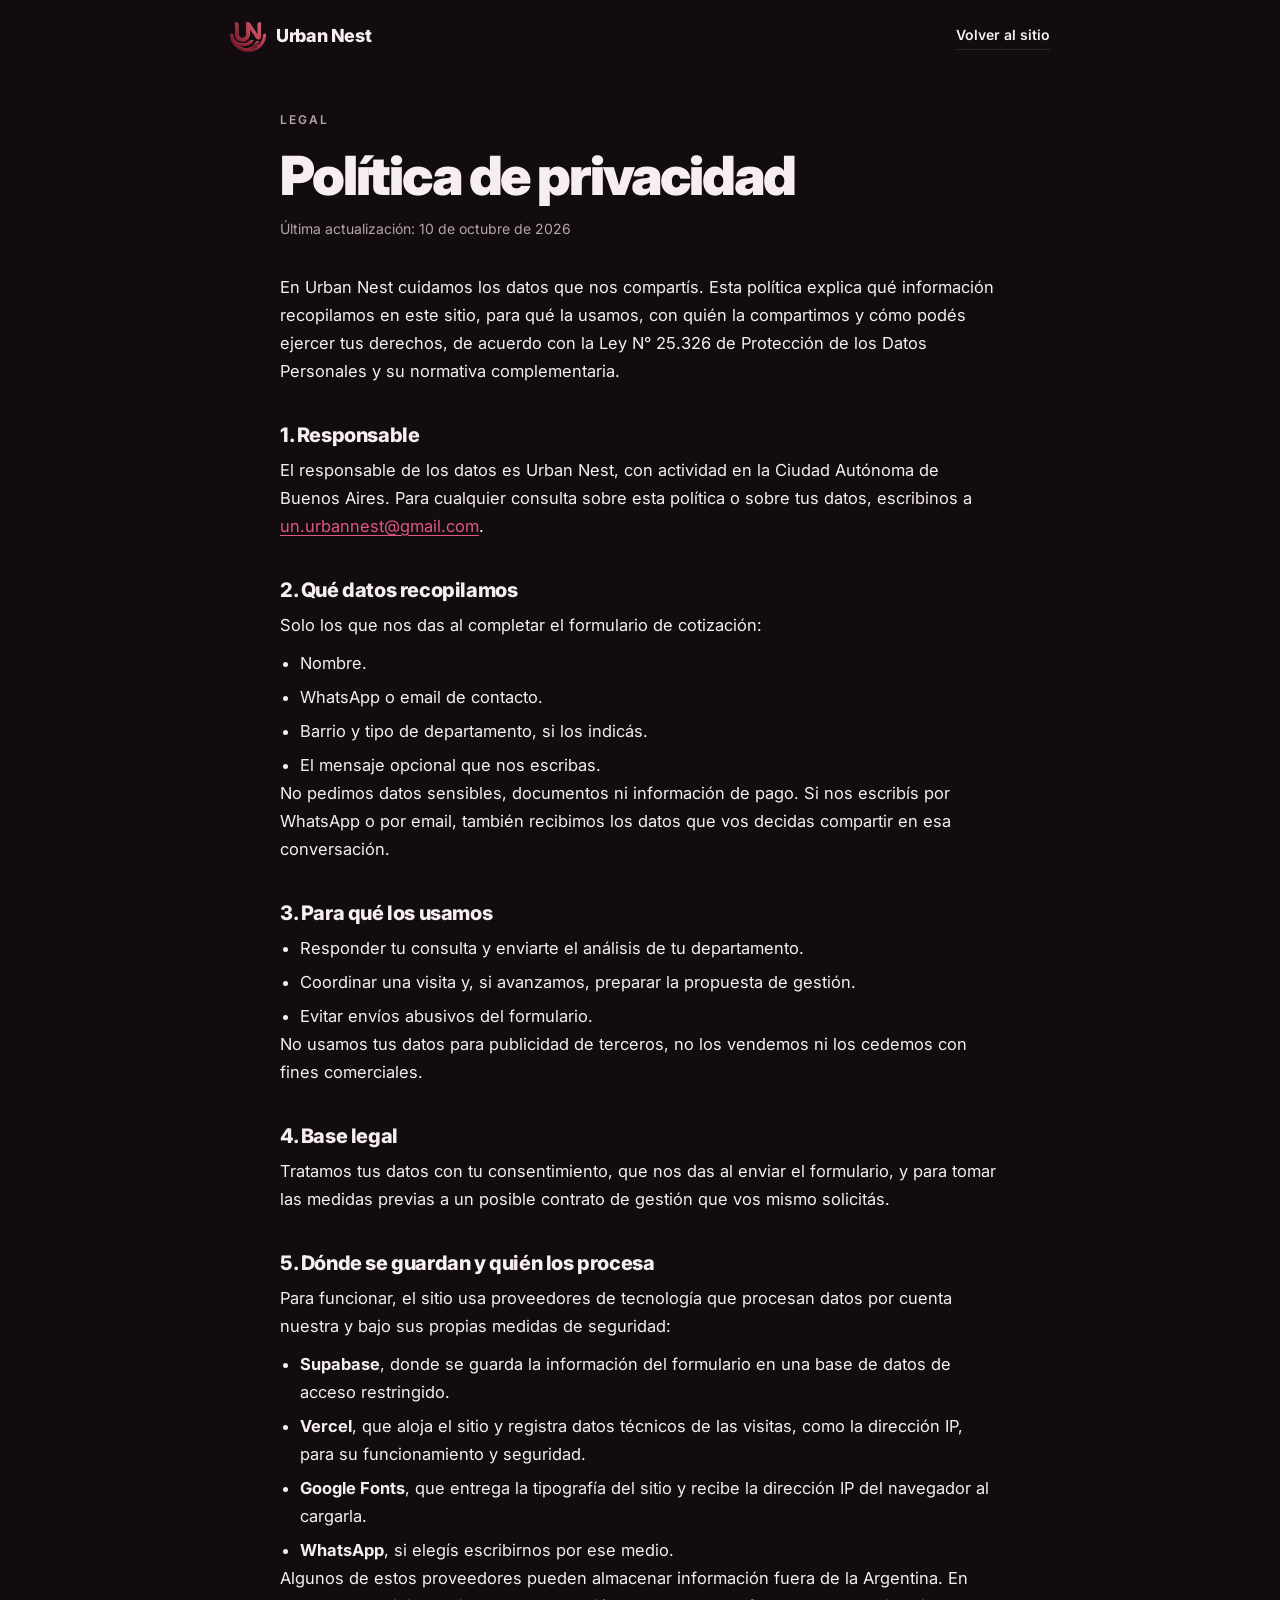
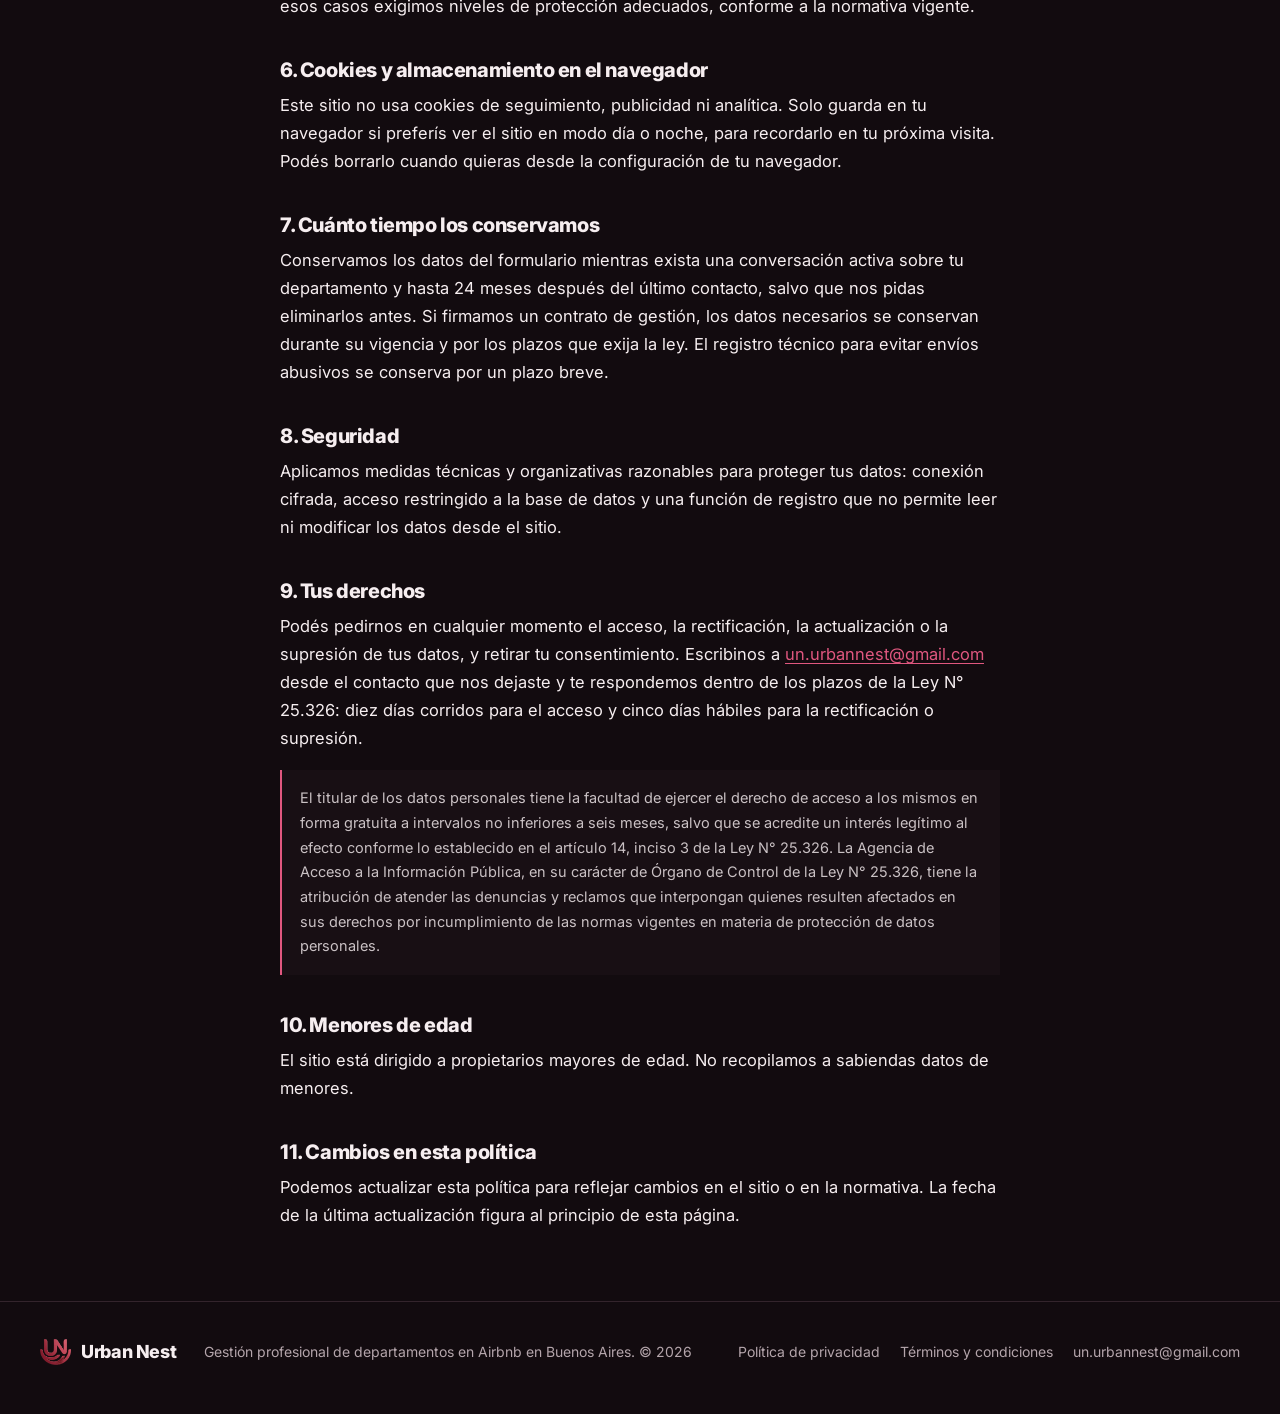
==== privacidad.html @ d5f9778d "Privacidad y términos, sin fuentes visibles, modo liviano y efectos de scroll Política de privacidad" ====
<!doctype html>
<html lang="es" data-theme="day">
<head>
<meta charset="utf-8">
<meta name="viewport" content="width=device-width, initial-scale=1, viewport-fit=cover">
<title>Política de privacidad · Urban Nest</title>
<meta name="description" content="Cómo Urban Nest recopila, usa y protege los datos personales que compartís en este sitio.">
<meta name="theme-color" content="#8B1D3D">
<meta name="robots" content="index,follow">
<link rel="icon" href="/assets/img/urban-nest-logo.webp" type="image/webp">
<link rel="preconnect" href="https://fonts.googleapis.com">
<link rel="preconnect" href="https://fonts.gstatic.com" crossorigin>
<link href="https://fonts.googleapis.com/css2?family=Inter:wght@400;500;600;700;800;900&display=swap" rel="stylesheet">
<script>
  (function () {
    var t; try { t = localStorage.getItem("un-theme"); } catch (e) {}
    if (t !== "day" && t !== "night") { var h = new Date().getHours(); t = h >= 7 && h < 19 ? "day" : "night"; }
    document.documentElement.setAttribute("data-theme", t);
  })();
</script>
<link rel="stylesheet" href="/assets/site.css">
</head>
<body class="doc-page">
<header class="doc-hdr">
  <a class="brand" href="/" aria-label="Urban Nest, ir al sitio"><img src="/assets/img/urban-nest-logo.webp" alt="" width="36" height="30"><span>Urban Nest</span></a>
  <a class="doc-back" href="/">Volver al sitio</a>
</header>
<main class="doc" id="contenido">
<p class="kicker">Legal</p>
<h1>Política de privacidad</h1>
<p class="doc-upd">Última actualización: 10 de octubre de 2026</p>
<p>En Urban Nest cuidamos los datos que nos compartís. Esta política explica qué información recopilamos en este sitio, para qué la usamos, con quién la compartimos y cómo podés ejercer tus derechos, de acuerdo con la Ley N° 25.326 de Protección de los Datos Personales y su normativa complementaria.</p>

<h2>1. Responsable</h2>
<p>El responsable de los datos es Urban Nest, con actividad en la Ciudad Autónoma de Buenos Aires. Para cualquier consulta sobre esta política o sobre tus datos, escribinos a <a href="mailto:un.urbannest@gmail.com">un.urbannest@gmail.com</a>.</p>

<h2>2. Qué datos recopilamos</h2>
<p>Solo los que nos das al completar el formulario de cotización:</p>
<ul>
<li>Nombre.</li>
<li>WhatsApp o email de contacto.</li>
<li>Barrio y tipo de departamento, si los indicás.</li>
<li>El mensaje opcional que nos escribas.</li>
</ul>
<p>No pedimos datos sensibles, documentos ni información de pago. Si nos escribís por WhatsApp o por email, también recibimos los datos que vos decidas compartir en esa conversación.</p>

<h2>3. Para qué los usamos</h2>
<ul>
<li>Responder tu consulta y enviarte el análisis de tu departamento.</li>
<li>Coordinar una visita y, si avanzamos, preparar la propuesta de gestión.</li>
<li>Evitar envíos abusivos del formulario.</li>
</ul>
<p>No usamos tus datos para publicidad de terceros, no los vendemos ni los cedemos con fines comerciales.</p>

<h2>4. Base legal</h2>
<p>Tratamos tus datos con tu consentimiento, que nos das al enviar el formulario, y para tomar las medidas previas a un posible contrato de gestión que vos mismo solicitás.</p>

<h2>5. Dónde se guardan y quién los procesa</h2>
<p>Para funcionar, el sitio usa proveedores de tecnología que procesan datos por cuenta nuestra y bajo sus propias medidas de seguridad:</p>
<ul>
<li><b>Supabase</b>, donde se guarda la información del formulario en una base de datos de acceso restringido.</li>
<li><b>Vercel</b>, que aloja el sitio y registra datos técnicos de las visitas, como la dirección IP, para su funcionamiento y seguridad.</li>
<li><b>Google Fonts</b>, que entrega la tipografía del sitio y recibe la dirección IP del navegador al cargarla.</li>
<li><b>WhatsApp</b>, si elegís escribirnos por ese medio.</li>
</ul>
<p>Algunos de estos proveedores pueden almacenar información fuera de la Argentina. En esos casos exigimos niveles de protección adecuados, conforme a la normativa vigente.</p>

<h2>6. Cookies y almacenamiento en el navegador</h2>
<p>Este sitio no usa cookies de seguimiento, publicidad ni analítica. Solo guarda en tu navegador si preferís ver el sitio en modo día o noche, para recordarlo en tu próxima visita. Podés borrarlo cuando quieras desde la configuración de tu navegador.</p>

<h2>7. Cuánto tiempo los conservamos</h2>
<p>Conservamos los datos del formulario mientras exista una conversación activa sobre tu departamento y hasta 24 meses después del último contacto, salvo que nos pidas eliminarlos antes. Si firmamos un contrato de gestión, los datos necesarios se conservan durante su vigencia y por los plazos que exija la ley. El registro técnico para evitar envíos abusivos se conserva por un plazo breve.</p>

<h2>8. Seguridad</h2>
<p>Aplicamos medidas técnicas y organizativas razonables para proteger tus datos: conexión cifrada, acceso restringido a la base de datos y una función de registro que no permite leer ni modificar los datos desde el sitio.</p>

<h2>9. Tus derechos</h2>
<p>Podés pedirnos en cualquier momento el acceso, la rectificación, la actualización o la supresión de tus datos, y retirar tu consentimiento. Escribinos a <a href="mailto:un.urbannest@gmail.com">un.urbannest@gmail.com</a> desde el contacto que nos dejaste y te respondemos dentro de los plazos de la Ley N° 25.326: diez días corridos para el acceso y cinco días hábiles para la rectificación o supresión.</p>
<p class="doc-legal">El titular de los datos personales tiene la facultad de ejercer el derecho de acceso a los mismos en forma gratuita a intervalos no inferiores a seis meses, salvo que se acredite un interés legítimo al efecto conforme lo establecido en el artículo 14, inciso 3 de la Ley N° 25.326. La Agencia de Acceso a la Información Pública, en su carácter de Órgano de Control de la Ley N° 25.326, tiene la atribución de atender las denuncias y reclamos que interpongan quienes resulten afectados en sus derechos por incumplimiento de las normas vigentes en materia de protección de datos personales.</p>

<h2>10. Menores de edad</h2>
<p>El sitio está dirigido a propietarios mayores de edad. No recopilamos a sabiendas datos de menores.</p>

<h2>11. Cambios en esta política</h2>
<p>Podemos actualizar esta política para reflejar cambios en el sitio o en la normativa. La fecha de la última actualización figura al principio de esta página.</p>

</main>
<footer class="ft">
  <div class="wrap ft-in">
    <a class="brand" href="/"><img src="/assets/img/urban-nest-logo.webp" alt="" width="31" height="26"><span>Urban Nest</span></a>
    <p>Gestión profesional de departamentos en Airbnb en Buenos Aires. © 2026</p>
    <nav aria-label="Pie de página"><a href="/privacidad">Política de privacidad</a><a href="/terminos">Términos y condiciones</a><a href="mailto:un.urbannest@gmail.com">un.urbannest@gmail.com</a></nav>
  </div>
</footer>
</body>
</html>
---- assets/site.css ----
/* Urban Nest · estilos. Primero mobile; tema día y noche por data-theme. */
:root{
  --crimson:#8B1D3D; --crimson-2:#741832; --wine:#5E1028; --rose:#E9A3B6; --rose-2:#C98B9C; --sand:#D9A27E;
  --bg:#FAF6F2; --bg-2:#F3ECE6; --panel:#FFFFFF; --ink:#1B1418; --muted:#6E6266; --line:#E7DCD5; --tint:#F7E8EC;
  --accent:var(--crimson); --on-accent:#fff;
  --hero:#5E1028;
  --r:6px; --r-lg:10px;
  --shadow:0 0 0 1px var(--line);
  --font:'Inter',system-ui,-apple-system,'Segoe UI',sans-serif;
  --ease:cubic-bezier(.2,.7,.2,1);
  --hdr:64px;
  color-scheme:light;
}
:root[data-theme="night"]{
  --bg:#120B0F; --bg-2:#180F14; --panel:#1E1419; --ink:#F6EEF0; --muted:#B4A5AB; --line:#33242C; --tint:#2A1520;
  --accent:#E0577F; --on-accent:#fff;
  --shadow:0 0 0 1px var(--line);
  color-scheme:dark;
}
*,*::before,*::after{box-sizing:border-box}
[hidden]{display:none!important}
html{scroll-behavior:smooth;scroll-padding-top:calc(var(--hdr) + 12px);-webkit-text-size-adjust:100%}
@media (prefers-reduced-motion:reduce){html{scroll-behavior:auto}}
body{margin:0;background:var(--bg);color:var(--ink);font-family:var(--font);font-size:16px;line-height:1.6;-webkit-font-smoothing:antialiased;overflow-x:clip;transition:background-color .6s var(--ease),color .6s var(--ease)}
img{max-width:100%;display:block}
a{color:inherit}
button,input,select,textarea{font:inherit;color:inherit}
h1,h2,h3{margin:0;line-height:1.04;letter-spacing:-.035em;font-weight:800}
p{margin:0}
.num{font-variant-numeric:tabular-nums}
:focus-visible{outline:3px solid var(--rose);outline-offset:3px;border-radius:8px}
.wrap{width:100%;max-width:1240px;margin:0 auto;padding:0 20px}
.skip{position:absolute;left:12px;top:-60px;z-index:100;background:var(--panel);padding:10px 14px;border-radius:10px;text-decoration:none;font-weight:600}
.skip:focus{top:12px}
.kicker{font-size:12px;font-weight:600;letter-spacing:.16em;text-transform:uppercase;color:var(--muted);margin-bottom:18px;display:flex;align-items:baseline;gap:14px}
.kicker .kn{font-size:13px;font-weight:800;letter-spacing:.02em;color:var(--accent);font-variant-numeric:tabular-nums}
.big{font-size:clamp(34px,7.4vw,76px);max-width:16ch}
.mid{font-size:clamp(26px,4.4vw,42px);max-width:22ch}
.soft{color:var(--muted)}
.big em,.tp h1 em{font-style:normal;color:var(--accent)}
.lead{color:var(--muted);font-size:clamp(17px,2vw,20px);max-width:58ch;margin-top:18px}
.note{color:var(--muted);font-size:13px;margin-top:18px;max-width:80ch}

/* Botones */
.btn{display:inline-flex;align-items:center;justify-content:center;gap:10px;min-height:50px;padding:0 22px;border-radius:8px;font-weight:600;font-size:15px;letter-spacing:.005em;text-decoration:none;border:1px solid transparent;cursor:pointer;transition:background .25s,transform .25s var(--ease),box-shadow .25s,border-color .25s,color .25s;white-space:nowrap}
.btn:active{transform:scale(.97)}
.btn svg{width:18px;height:18px;flex:none}
.btn-primary{background:var(--crimson);color:#fff}
.btn-primary:hover{background:var(--crimson-2)}
:root[data-theme="night"] .btn-primary{background:#B8325A}
:root[data-theme="night"] .btn-primary:hover{background:#CC3F69}
.btn-line{border-color:var(--line);background:transparent}
.btn-line:hover{border-color:var(--accent);color:var(--accent)}
.btn-glass{background:color-mix(in srgb,var(--bg) 82%,transparent);border-color:color-mix(in srgb,var(--ink) 18%,transparent)}
.btn-glass:hover{border-color:var(--accent)}
.btn-light{background:#fff;color:var(--wine)}
.btn-light:hover{background:#FBEFF2}
.btn-block{width:100%}
.btn-lg{min-height:56px;font-size:16px}
.link-btn{border:0;background:none;color:var(--accent);font-weight:600;cursor:pointer;padding:0;font-size:14px}

/* Header */
.hdr{position:fixed;inset:0 0 auto 0;z-index:50;height:var(--hdr);display:flex;align-items:center;justify-content:space-between;gap:12px;padding:0 14px 0 18px;padding-top:env(safe-area-inset-top,0px);transition:background .4s,border-color .4s,box-shadow .4s;border-bottom:1px solid transparent}
.hdr.solid{background:color-mix(in srgb,var(--bg) 96%,transparent);border-bottom-color:var(--line)}
.brand{display:flex;align-items:center;gap:10px;text-decoration:none;font-weight:800;letter-spacing:-.02em;font-size:18px}
.brand img{flex:none;width:36px;height:auto;aspect-ratio:240/198}
.ft .brand img{width:31px}
.nav{display:none}
.hdr-end{display:flex;align-items:center;gap:8px}
.hdr-cta{display:none}
.menu-btn{width:46px;height:46px;border-radius:50%;border:1px solid color-mix(in srgb,var(--ink) 14%,transparent);background:color-mix(in srgb,var(--bg) 85%,transparent);display:flex;flex-direction:column;align-items:center;justify-content:center;gap:6px;cursor:pointer}
.menu-btn span{width:18px;height:2px;background:currentColor;border-radius:2px;transition:transform .3s var(--ease)}
.menu-btn[aria-expanded="true"] span:first-child{transform:translateY(4px) rotate(45deg)}
.menu-btn[aria-expanded="true"] span:last-child{transform:translateY(-4px) rotate(-45deg)}
.theme{border:0;background:none;padding:4px;cursor:pointer}
.theme-track{display:block;width:64px;height:36px;border-radius:99px;background:linear-gradient(120deg,#F6D9C3,#E9A3B6);position:relative;box-shadow:inset 0 0 0 1px rgba(0,0,0,.06);transition:background .5s}
.theme-knob{position:absolute;top:3px;left:3px;width:30px;height:30px;border-radius:50%;background:#fff;color:#C46A1A;display:flex;align-items:center;justify-content:center;box-shadow:0 4px 10px rgba(0,0,0,.18);transition:transform .5s var(--ease),background .5s,color .5s}
.theme-knob svg{width:18px;height:18px;position:absolute;transition:opacity .3s,transform .5s var(--ease)}
.i-moon{opacity:0;transform:rotate(-60deg)}
:root[data-theme="night"] .theme-track{background:linear-gradient(120deg,#2A1430,#5E1028)}
:root[data-theme="night"] .theme-knob{transform:translateX(28px);background:#F3E6EE;color:#5E1028}
:root[data-theme="night"] .i-sun{opacity:0;transform:rotate(60deg)}
:root[data-theme="night"] .i-moon{opacity:1;transform:none}
.sheet{position:fixed;inset:0;z-index:45;background:var(--bg);padding:calc(var(--hdr) + 24px) 20px 32px;display:flex;flex-direction:column;gap:10px;overflow:auto}
.sheet[hidden]{display:none}
.sheet nav{display:flex;flex-direction:column;margin-bottom:18px}
.sheet nav a{font-size:30px;font-weight:800;letter-spacing:-.03em;text-decoration:none;padding:10px 0;border-bottom:1px solid var(--line)}
@media (min-width:1000px){
  .hdr{padding:0 28px}
  .nav{display:flex;gap:2px;position:absolute;left:50%;transform:translateX(-50%)}
  .nav a{text-decoration:none;color:var(--muted);font-weight:500;font-size:15px;padding:8px 14px;border-radius:99px;transition:color .2s,background .2s}
  .nav a:hover{color:var(--ink)}
  .nav a.on{color:var(--accent);background:var(--tint)}
  .hdr:not(.solid) .nav a{color:color-mix(in srgb,var(--ink) 75%,transparent)}
  .hdr-cta{display:inline-flex;min-height:44px}
  .menu-btn{display:none}
}

/* Recorrido 3D */
.tour{position:relative;height:640vh}
.tour-stick{position:sticky;top:0;height:100vh;height:100lvh;overflow:hidden}
#tourCanvas{position:absolute;inset:0;width:100%;height:100%;display:block}
.tour-fallback{position:absolute;inset:0;background:radial-gradient(120% 80% at 70% 20%,#F4DCCF,#C98B9C 55%,#5E1028);display:none}
:root[data-theme="night"] .tour-fallback{background:radial-gradient(120% 80% at 70% 20%,#3A1424,#1A0C14 60%,#0B0610)}
.no-webgl .tour-fallback{display:block}
.no-webgl #tourCanvas{display:none}
.tour-shade{position:absolute;inset:0;pointer-events:none;background:linear-gradient(180deg,color-mix(in srgb,var(--bg) 45%,transparent) 0%,transparent 20%,transparent 34%,color-mix(in srgb,var(--bg) 80%,transparent) 58%,color-mix(in srgb,var(--bg) 94%,transparent) 100%)}
.tp{position:absolute;left:20px;right:20px;bottom:calc(84px + env(safe-area-inset-bottom,0px));max-width:620px;opacity:0;visibility:hidden;transform:translateY(24px);transition:opacity .6s var(--ease),transform .7s var(--ease),visibility 0s .7s}
.tp.on{opacity:1;visibility:visible;transform:none;transition:opacity .6s var(--ease),transform .7s var(--ease),visibility 0s}
.tp h1{font-size:clamp(40px,10.5vw,92px);letter-spacing:-.045em;line-height:.98;font-weight:900;text-wrap:balance}
.tp h2{font-size:clamp(30px,7vw,64px);text-wrap:balance}
.tp-lead{margin-top:16px;font-size:clamp(16px,2.2vw,20px);color:color-mix(in srgb,var(--ink) 78%,transparent);max-width:48ch}
.tp-ctas{display:flex;flex-wrap:wrap;gap:10px;margin-top:24px}
.tp-hero{bottom:calc(96px + env(safe-area-inset-bottom,0px))}
.tp-room,.tp-end{background:color-mix(in srgb,var(--bg) 93%,transparent);padding:26px 26px 28px;border-radius:var(--r-lg);border-left:3px solid var(--accent)}
.tp-facts{display:flex;gap:28px;margin:24px 0 0}
.tp-facts div{display:flex;flex-direction:column}
.tp-facts dt{font-size:clamp(28px,5vw,44px);font-weight:900;letter-spacing:-.04em;line-height:1;color:var(--accent)}
.tp-facts dd{margin:4px 0 0;font-size:14px;color:var(--muted)}
.scroll-hint{display:flex;align-items:center;gap:14px;margin-top:26px;font-size:14px;color:var(--muted);max-width:42ch}
.mouse{width:22px;height:34px;border-radius:12px;border:2px solid currentColor;position:relative;flex:none}
.mouse i{position:absolute;left:50%;top:7px;width:3px;height:7px;margin-left:-1.5px;border-radius:2px;background:currentColor;animation:wheel 1.8s var(--ease) infinite}
@keyframes wheel{0%{opacity:0;transform:translateY(-3px)}30%{opacity:1}100%{opacity:0;transform:translateY(9px)}}
@media (prefers-reduced-motion:reduce){.mouse i{animation:none}}
.chapters{display:none}
.tour-bar{position:absolute;left:20px;right:20px;bottom:calc(66px + env(safe-area-inset-bottom,0px));height:3px;border-radius:3px;background:color-mix(in srgb,var(--ink) 14%,transparent);overflow:hidden}
.tour-bar i{display:block;height:100%;width:100%;background:var(--accent);transform-origin:0 50%;transform:scaleX(0)}
.pin{position:absolute;left:0;top:0;pointer-events:none;opacity:0;transition:opacity .4s var(--ease);will-change:transform;color:var(--ink)}
.pin.on{opacity:1}
.pin-un,.pin-room{color:var(--accent)}
/* Marca sobre el punto exacto del 3D: un aro fino con un halo que respira */
.pin::before{content:"";position:absolute;left:-6px;top:-6px;width:12px;height:12px;border-radius:50%;border:2px solid currentColor;background:color-mix(in srgb,var(--bg) 70%,transparent);box-sizing:border-box}
.pin::after{content:"";position:absolute;left:-6px;top:-6px;width:12px;height:12px;border-radius:50%;border:1px solid currentColor;opacity:0;animation:pinHalo 2.4s var(--ease) infinite}
@keyframes pinHalo{0%{transform:scale(1);opacity:.6}100%{transform:scale(2.6);opacity:0}}
@media (prefers-reduced-motion:reduce){.pin::after{animation:none}}
.pin-line{position:absolute;left:0;bottom:6px;width:1px;height:40px;background:currentColor;transform-origin:50% 100%;transform:scaleY(0);transition:transform .45s var(--ease)}
.pin.on .pin-line{transform:none}
/* Tarjeta: fondo propio para leerse sobre cualquier parte de la escena */
.pin-txt{position:absolute;left:-1px;bottom:46px;white-space:nowrap;font-size:12.5px;font-weight:500;line-height:1.4;color:color-mix(in srgb,var(--ink) 78%,transparent);padding:8px 12px 9px;background:color-mix(in srgb,var(--bg) 94%,transparent);border-radius:6px;border-left:2px solid currentColor;box-shadow:0 8px 24px rgba(20,8,14,.14);transform:translateY(8px);opacity:0;transition:transform .45s .12s var(--ease),opacity .45s .12s}
.pin.on .pin-txt{transform:none;opacity:1}
.pin-txt b{display:block;font-size:13.5px;font-weight:700;letter-spacing:-.01em;color:var(--ink)}
.pin.flip .pin-txt{left:auto;right:-1px;border-left:0;border-right:2px solid currentColor;text-align:right}
.pin-room .pin-txt{white-space:normal;width:max-content;max-width:min(250px,52vw)}
@media (min-width:860px){
  .tp{left:6vw;right:auto;bottom:auto;top:50%;transform:translateY(calc(-50% + 30px));max-width:640px}
  .tp.on{transform:translateY(-50%)}
  .tp-hero{top:54%}
  
  .tp-room{top:30%;max-width:520px}
  .tp-end{max-width:560px;padding:34px}
  .tour-shade{background:linear-gradient(90deg,color-mix(in srgb,var(--bg) 82%,transparent) 0%,color-mix(in srgb,var(--bg) 40%,transparent) 34%,transparent 58%),linear-gradient(180deg,color-mix(in srgb,var(--bg) 30%,transparent),transparent 18%)}
  .chapters{display:flex;flex-direction:column;gap:0;position:absolute;right:32px;top:50%;transform:translateY(-50%);list-style:none;margin:0;padding:0 0 0 0;font-size:11.5px;font-weight:600;letter-spacing:.12em;text-transform:uppercase;color:var(--muted);border-right:1px solid color-mix(in srgb,var(--ink) 18%,transparent)}
  .chapters li{display:flex;align-items:baseline;justify-content:flex-end;gap:12px;padding:9px 16px 9px 0;opacity:.6;position:relative;transition:opacity .4s,color .4s}
  .chapters li span{font-variant-numeric:tabular-nums;font-weight:800;letter-spacing:.02em}
  .chapters li::after{content:"";position:absolute;right:-1px;top:6px;bottom:6px;width:2px;background:var(--accent);transform:scaleY(0);transition:transform .5s var(--ease)}
  .chapters li.on{opacity:1;color:var(--ink)}
  .chapters li.on span{color:var(--accent)}
  .chapters li.on::after{transform:none}
  .tour-skip{position:absolute;right:32px;bottom:36px;font-size:13px;font-weight:600;color:var(--ink);text-decoration:none;padding-bottom:3px;border-bottom:1px solid color-mix(in srgb,var(--ink) 35%,transparent)}
  .tour-skip:hover{color:var(--accent);border-color:var(--accent)}
  .tour-bar{left:6vw;right:auto;width:240px;bottom:40px}
}

/* Secciones */
section{position:relative}
.rv{opacity:0;transform:translateY(34px);transition:opacity .9s var(--ease),transform .9s var(--ease)}
.rv.in{opacity:1;transform:none}
@media (prefers-reduced-motion:reduce){.rv{opacity:1;transform:none;transition:none}}

/* Servicios en scroll horizontal */
.hs{height:340vh;background:var(--bg-2)}
.hs-stick{position:sticky;top:0;height:100vh;height:100svh;overflow:hidden;display:flex;flex-direction:column;justify-content:center;padding-top:var(--hdr)}
.hs-head h2{font-size:clamp(30px,6vw,60px);max-width:20ch}
.hs-rail{margin:26px 20px 0;height:2px;background:var(--line);border-radius:2px;max-width:1200px}
.hs-rail i{display:block;height:100%;width:100%;background:var(--accent);transform-origin:0 50%;transform:scaleX(0)}
.hs-track{list-style:none;margin:28px 0 0;padding:0 20px;display:flex;gap:16px;will-change:transform}
.hs-card{flex:none;width:min(84vw,460px);padding:26px 24px 24px;border-radius:var(--r-lg);background:var(--panel);box-shadow:var(--shadow);display:flex;flex-direction:column;min-height:min(58vh,440px)}
.hs-card .n{font-size:56px;font-weight:900;letter-spacing:-.06em;line-height:1;color:transparent;-webkit-text-stroke:1.5px var(--accent)}
.hs-card .when{font-size:12px;font-weight:700;letter-spacing:.12em;text-transform:uppercase;color:var(--accent);margin-top:18px}
.hs-card h3{font-size:clamp(22px,3vw,28px);margin-top:8px}
.hs-card p{color:var(--muted);margin-top:10px;font-size:15px}
.hs-card ul{list-style:none;margin:14px 0 0;padding:0;display:grid;gap:8px;font-size:15px}
.hs-card li{display:flex;gap:10px}
.hs-card li::before{content:"";flex:none;width:6px;height:6px;border-radius:50%;background:var(--accent);margin-top:10px}
.hs-card .you{margin-top:auto;padding-top:18px;font-size:14px;color:var(--muted)}
.hs-card .you b{color:var(--ink)}
.hs-card:last-child{background:var(--hero);color:#fff}
.hs-card:last-child .n{-webkit-text-stroke-color:#fff}
.hs-card:last-child .when,.hs-card:last-child .you b{color:#FBD3DD}
.hs-card:last-child p,.hs-card:last-child .you{color:#F3D6DE}
.hs-card:last-child li::before{background:#fff}
@media (max-width:859px){
  .hs-stick{justify-content:flex-start;padding-top:calc(var(--hdr) + 18px)}
  .hs-head h2{font-size:clamp(24px,7vw,32px)}
  .hs-rail{margin-top:16px}
  .hs-track{margin-top:16px}
  .hs-card{padding:20px 20px 18px;min-height:0}
  .hs-card .n{font-size:40px}
  .hs-card .when{margin-top:10px}
  .hs-card h3{font-size:21px}
  .hs-card p,.hs-card ul{font-size:14px}
  .hs-card ul{gap:4px;margin-top:10px}
  .hs-card .you{padding-top:12px;font-size:13px}
}
@media (min-width:860px){.hs-track{padding:0 max(28px,calc((100vw - 1200px)/2));gap:22px}.hs-rail{margin:30px auto 0;width:calc(100% - 56px)}.hs-card{padding:34px 32px 30px}}

/* Resultados: historia con imagen fija */
.res-sec{padding:120px 0 40px}
.story{display:grid;gap:0;margin-top:40px}
.story-media{position:sticky;top:calc(var(--hdr) + 8px);height:46vh;border-radius:var(--r-lg);overflow:hidden;z-index:2;box-shadow:var(--shadow);background:var(--tint)}
.sm{position:absolute;inset:0;opacity:0;transform:scale(1.06);transition:opacity .8s var(--ease),transform 1.2s var(--ease)}
.sm.on{opacity:1;transform:none}
.sm img{width:100%;height:100%;object-fit:cover}
.sm-art{background:var(--hero);color:#F3D6DE;display:flex;align-items:center;justify-content:center}
.sm-art-in{text-align:center}
.sm-art-in span{display:block;font-size:13px;font-weight:700;letter-spacing:.16em;text-transform:uppercase;margin-bottom:14px}
.sm-art svg{width:min(220px,50vw);height:auto;margin:0 auto}
.story-steps{position:relative;z-index:1}
.st{min-height:80vh;padding:48px 0 24px;display:flex;flex-direction:column;justify-content:center}
.st .badge{display:inline-flex;align-self:flex-start;font-size:12px;font-weight:700;letter-spacing:.1em;text-transform:uppercase;color:var(--accent);background:var(--tint);padding:6px 12px;border-radius:99px}
.st h3{font-size:clamp(30px,5vw,52px);margin-top:16px}
.st .where{color:var(--muted);margin-top:6px}
.st .tag{font-size:clamp(19px,2.4vw,24px);font-weight:600;letter-spacing:-.02em;line-height:1.3;margin-top:18px;max-width:30ch}
.st .score{display:flex;align-items:baseline;gap:16px;margin-top:26px;flex-wrap:wrap}
.st .score b{font-size:clamp(60px,10vw,104px);font-weight:900;letter-spacing:-.06em;line-height:.9;color:var(--accent)}
.st .score span{color:var(--muted);font-size:15px}
@media (min-width:900px){
  .story{grid-template-columns:1fr 1fr;gap:64px;align-items:start}
  .story-media{height:calc(100vh - var(--hdr) - 48px);top:calc(var(--hdr) + 24px)}
  .st{min-height:100vh;padding:0}
}
.valued{margin-top:80px}
.dots{margin-top:30px;display:grid;gap:4px}
.dl{display:grid;grid-template-columns:110px 1fr;gap:14px;align-items:center;padding:12px 0;border-bottom:1px solid var(--line);font-size:15px}
.dl .scale{position:relative;height:28px}
.dl .scale::before{content:"";position:absolute;left:0;right:0;top:50%;height:2px;background:var(--line)}
.dl .dot{position:absolute;top:50%;width:16px;height:16px;margin:-8px 0 0 -8px;border-radius:50%;border:2px solid var(--panel);transition:left 1.2s var(--ease)}
.dot.obe{background:var(--crimson)} .dot.oll{background:var(--rose-2)} .dot.acu{background:var(--sand)}
:root[data-theme="night"] .dot.obe{background:#E0577F}
.dots-key{display:flex;flex-wrap:wrap;gap:18px;margin-top:16px;font-size:13px;color:var(--muted)}
.dots-key i{display:inline-block;width:10px;height:10px;border-radius:50%;margin-right:6px;vertical-align:-1px}
.dots-axis{display:grid;grid-template-columns:110px 1fr;gap:14px;font-size:12px;color:var(--muted)}
.dots-axis div{display:flex;justify-content:space-between}
@media (min-width:700px){.dl{grid-template-columns:160px 1fr}.dots-axis{grid-template-columns:160px 1fr}}

/* Números */
.num-sec{padding:120px 0 0}
.year{display:grid;gap:30px;margin-top:40px;align-items:end}
.huge{font-size:clamp(84px,18vw,190px);font-weight:900;letter-spacing:-.07em;line-height:.85;color:var(--accent)}
.year-chart{margin:0}
.bars{display:flex;flex-direction:column;height:300px}
.plot{flex:1;display:grid;grid-template-columns:repeat(12,1fr);gap:6px;position:relative;margin-top:28px}
.col{position:relative}
.col i{position:absolute;left:0;right:0;bottom:0;border-radius:8px 8px 3px 3px;background:var(--hero);transform-origin:50% 100%;transform:scaleY(0);transition:transform 1.1s var(--ease)}
.col.low i{background:var(--rose)}
:root[data-theme="night"] .col.low i{background:#6B2A40}
.col b{position:absolute;left:50%;transform:translateX(-50%);font-size:10.5px;font-weight:700;opacity:0;transition:opacity .4s}
.bars.in .col i{transform:none}
.bars.in .col b{opacity:1}
.mlabels{display:grid;grid-template-columns:repeat(12,1fr);gap:6px;text-align:center;font-size:11px;color:var(--muted);margin-top:8px}
.trad{position:absolute;left:0;right:0;border-top:2px dashed var(--muted);pointer-events:none;z-index:1}
.trad em{position:absolute;right:0;bottom:4px;font-style:normal;font-size:12px;font-weight:600;color:var(--muted);background:var(--bg);padding:0 6px;border-radius:4px}
@media (min-width:900px){.year{grid-template-columns:.8fr 1.2fr;gap:56px}.bars{height:380px}.plot,.mlabels{gap:10px}.col b,.mlabels{font-size:12px}}

.month{height:280vh;margin-top:100px}
.month-stick{position:sticky;top:0;min-height:100vh;min-height:100svh;padding-top:calc(var(--hdr) + 18px);padding-bottom:24px;display:flex;flex-direction:column;justify-content:center}
.month-grid{display:grid;gap:18px;margin-top:22px}
.cal{display:grid;grid-template-columns:repeat(7,1fr);gap:5px}
.cal .dow{font-size:11px;font-weight:700;letter-spacing:.06em;color:var(--muted);text-align:center;padding-bottom:2px}
.cal .d{aspect-ratio:1;border-radius:10px;background:var(--bg-2);color:var(--muted);font-size:13px;font-weight:600;display:flex;flex-direction:column;align-items:center;justify-content:center;border:0;transition:background .35s var(--ease),color .35s,transform .35s var(--ease)}
.cal .d.occ{background:var(--crimson);color:#fff;transform:scale(1.02)}
:root[data-theme="night"] .cal .d.occ{background:#B8325A}
.cal .d small{font-size:9.5px;line-height:1;opacity:.85}
.month-cal .cal .d{aspect-ratio:auto;height:clamp(30px,5.2vh,52px)}
.month-occ{margin-top:12px;color:var(--muted);font-size:15px}
.month-occ b{color:var(--ink)}
.receipt{background:var(--panel);border-radius:var(--r-lg);padding:18px 20px;box-shadow:var(--shadow)}
.rc-list{display:grid}
.rc-item{display:grid;grid-template-columns:1fr auto auto;gap:12px;align-items:center;padding:7px 0;font-size:14px;border-bottom:1px solid var(--line);opacity:0;transform:translateX(16px);transition:opacity .45s var(--ease),transform .45s var(--ease)}
.rc-item.on{opacity:1;transform:none}
.rc-item small{display:block;color:var(--muted);font-size:12px}
.rc-item .n{color:var(--muted);font-size:13px}
.rc-item .v{font-weight:600;font-variant-numeric:tabular-nums}
.rc-line{display:flex;justify-content:space-between;gap:12px;padding:9px 0;font-size:15px}
.rc-gross{font-weight:700;border-bottom:2px solid var(--ink)}
.rc-ded{color:var(--muted);opacity:0;transition:opacity .4s}
.rc-ded.on,.rc-total.on{opacity:1}
.rc-total{margin-top:12px;background:var(--hero);color:#fff;border-radius:var(--r);padding:16px 18px;opacity:0;transition:opacity .5s,transform .5s var(--ease);transform:translateY(10px)}
.rc-total.on{transform:none}
.rc-total small{display:block;font-size:12px;font-weight:700;letter-spacing:.12em;text-transform:uppercase;color:#F5D0DA}
.rc-total b{display:block;font-size:clamp(34px,5vw,48px);font-weight:900;letter-spacing:-.04em;line-height:1.05}
.rc-total span{font-size:14px;color:#F5D0DA}
@media (max-width:899px){.month-stick{padding-top:calc(var(--hdr) + 6px)}.month-head .mid{font-size:22px}.month-grid{gap:10px;margin-top:12px}.month-cal .cal{gap:3px}.month-cal .cal .d{height:clamp(20px,3.5vh,34px);font-size:11px;border-radius:6px}.month-occ{margin-top:6px;font-size:13px}.rc-list{display:none}.receipt{padding:12px 16px}.rc-line{padding:5px 0;font-size:14px}.rc-total{padding:12px 14px;margin-top:8px}.rc-total b{font-size:32px}.month .note{display:none}}
@media (min-width:900px){.month-grid{grid-template-columns:1fr 1fr;gap:48px;align-items:start}}

/* Simulador */
.sim-sec{padding:140px 0 40px}
.sim{display:grid;gap:28px;margin-top:40px;align-items:start}
.ctrl+.ctrl{margin-top:24px}
.lbl{display:block;font-size:12px;font-weight:700;letter-spacing:.1em;text-transform:uppercase;color:var(--muted);margin-bottom:10px}
.seg{display:flex;flex-wrap:wrap;gap:6px}
.seg button,.months button{min-height:44px;border:1px solid var(--line);background:transparent;border-radius:99px;font-weight:600;font-size:14px;color:var(--muted);cursor:pointer;padding:0 16px;transition:all .2s}
.seg button[aria-pressed="true"],.months button[aria-pressed="true"]{background:var(--ink);border-color:var(--ink);color:var(--bg)}
.months{display:grid;grid-template-columns:repeat(4,1fr);gap:6px}
.months button{padding:0;min-height:40px;font-size:13px}
.rate-row{display:flex;align-items:center;gap:16px}
.rate-row output{font-size:24px;font-weight:800;letter-spacing:-.03em;min-width:5.5ch;font-variant-numeric:tabular-nums}
input[type=range]{flex:1;accent-color:var(--crimson);height:40px}
.cal-head{display:flex;justify-content:space-between;align-items:baseline;gap:12px;flex-wrap:wrap}
.cal-sim button.d{cursor:pointer}
.cal-sim button.d:hover{transform:translateY(-2px)}
.cal-sim .d.wknd:not(.occ){background:var(--tint)}
.sim-out{background:var(--hero);color:#fff;border-radius:var(--r-lg);padding:26px 22px;position:sticky;top:calc(var(--hdr) + 16px);box-shadow:var(--shadow)}
.sim-out small{font-size:12px;font-weight:700;letter-spacing:.12em;text-transform:uppercase;color:#F5D0DA}
.sim-big{font-size:clamp(52px,8vw,78px);font-weight:900;letter-spacing:-.05em;line-height:1;margin-top:8px}
.sim-sub{color:#F5D0DA;font-size:14px;margin-top:8px}
.sim-vs{display:grid;grid-template-columns:1fr 1fr;gap:18px;margin:22px 0;padding:18px 0;border-top:1px solid rgba(255,255,255,.2);border-bottom:1px solid rgba(255,255,255,.2)}
.sim-vs small{display:block;font-size:11px;letter-spacing:.08em}
.sim-vs b{font-size:26px;font-weight:800;letter-spacing:-.03em}
.lbl-light{color:#F5D0DA}
.trad-in{display:flex;align-items:center;gap:8px;background:rgba(255,255,255,.1);border:1px solid rgba(255,255,255,.25);border-radius:14px;padding:0 14px;min-height:48px}
.trad-in input{border:0;background:transparent;font-weight:700;width:100%;color:#fff;font-size:16px}
.trad-in input:focus{outline:none}
.sim-out details{margin:16px 0}
.sim-out summary{cursor:pointer;font-weight:600;font-size:14px;min-height:40px;display:flex;align-items:center}
.brk .ln{display:flex;justify-content:space-between;gap:12px;font-size:14px;padding:8px 0;border-top:1px solid rgba(255,255,255,.18)}
.brk .ln small{display:block;color:#F5D0DA;font-size:12px}
.brk .ln span:last-child{white-space:nowrap;font-variant-numeric:tabular-nums}
.brk .ln.t{font-weight:800}
.year-mini{margin-top:36px}
@media (min-width:600px){.months{grid-template-columns:repeat(6,1fr)}}
@media (min-width:980px){.sim{grid-template-columns:1.2fr 1fr;gap:56px}}

/* Comparación */
.cmp-sec{padding:120px 0 40px}
.cmp{margin-top:36px;border-top:2px solid var(--ink)}
.cmp-r{display:grid;gap:4px 24px;padding:18px 0;border-bottom:1px solid var(--line)}
.cmp-r .k{font-weight:700}
.cmp-r .a{color:var(--muted)}
.cmp-r .a::before{content:"Tradicional: ";font-weight:600}
.cmp-r .b{color:var(--accent);font-weight:600}
.cmp-r .b::before{content:"Con Urban Nest: ";color:var(--ink)}
.cmp-h{display:none}
@media (min-width:800px){
  .cmp-r{grid-template-columns:1fr 1.1fr 1.3fr;align-items:baseline}
  .cmp-r .a::before,.cmp-r .b::before{content:none}
  .cmp-h{display:grid;font-size:12px;font-weight:700;letter-spacing:.1em;text-transform:uppercase;color:var(--muted)}
  .cmp-h .b{color:var(--accent)}
  .cmp-r .b{font-size:17px}
}

/* Puesta en marcha */
.setup-sec{padding:120px 0 40px}
.setup{display:grid;gap:36px}
.payback{margin-top:28px;display:flex;flex-direction:column;gap:6px;color:var(--muted);max-width:40ch}
.payback b{font-size:clamp(44px,7vw,72px);font-weight:900;letter-spacing:-.05em;line-height:1;color:var(--accent)}
.kit{list-style:none;margin:0;padding:0;border-top:2px solid var(--ink)}
.kit li{display:grid;grid-template-columns:1fr auto;gap:4px 16px;padding:16px 0;border-bottom:1px solid var(--line)}
.kit li b{font-size:17px}
.kit li span{color:var(--muted);font-size:14px;grid-column:1}
.kit li em{font-style:normal;font-weight:700;grid-row:1;grid-column:2;font-variant-numeric:tabular-nums}
.kit li.tot{border-bottom:0}
.kit li.tot b,.kit li.tot em{font-size:24px;font-weight:900;color:var(--accent)}
@media (min-width:900px){.setup{grid-template-columns:1fr 1fr;gap:72px;align-items:start}}

/* Cómo empezamos */
.start-sec{padding:120px 0 40px}
.start{display:grid;gap:40px}
.steps{list-style:none;margin:0;padding:0 0 0 56px;position:relative;display:grid;gap:40px}
.steps-line{position:absolute;left:19px;top:8px;bottom:8px;width:2px;background:var(--line)}
.steps-line b{position:absolute;inset:0;background:var(--accent);transform-origin:50% 0;transform:scaleY(0)}
.step{position:relative}
.step .dot{position:absolute;left:-56px;top:-4px;width:40px;height:40px;border-radius:50%;background:var(--bg);border:2px solid var(--line);color:var(--muted);display:flex;align-items:center;justify-content:center;font-weight:800;transition:all .4s var(--ease)}
.step.on .dot{background:var(--crimson);border-color:var(--crimson);color:#fff}
.step h3{font-size:clamp(22px,3vw,30px)}
.step p{color:var(--muted);margin-top:6px;max-width:44ch}
@media (min-width:900px){.start{grid-template-columns:1fr 1fr;gap:72px}.start-head{position:sticky;top:calc(var(--hdr) + 40px);align-self:start}.steps{gap:72px;padding-top:12px}}

/* Contacto */
.contact-sec{padding:120px 0 80px}
.contact{display:grid;gap:36px;align-items:start}
.contact-alt{list-style:none;padding:0;margin:28px 0 0;display:grid;gap:10px}
.contact-alt a{display:inline-flex;align-items:center;gap:12px;text-decoration:none;font-weight:600;font-size:17px}
.contact-alt a:hover{color:var(--accent)}
.contact-alt svg{width:22px;height:22px;color:var(--accent)}
.lead-card{background:var(--panel);border-radius:var(--r-lg);padding:26px 20px;box-shadow:var(--shadow)}
.lead-card h3{font-size:clamp(24px,3vw,30px)}
.lead-card .sub{color:var(--muted);margin-top:6px}
.lf{display:grid;gap:14px;margin-top:20px}
.row2{display:grid;gap:14px}
.fld label{display:block;font-size:13px;font-weight:600;margin-bottom:6px}
.fld label span{color:var(--muted);font-weight:500}
.fld input,.fld select,.fld textarea{width:100%;min-height:52px;padding:12px 16px;border-radius:14px;border:1px solid var(--line);background:var(--bg);font-size:16px;transition:border-color .2s,box-shadow .2s;-webkit-appearance:none;appearance:none}
.fld select{background-image:url("data:image/svg+xml,%3Csvg xmlns='http://www.w3.org/2000/svg' viewBox='0 0 24 24' fill='none' stroke='%23887A80' stroke-width='2'%3E%3Cpath d='m6 9 6 6 6-6'/%3E%3C/svg%3E");background-repeat:no-repeat;background-position:right 14px center;background-size:18px;padding-right:42px}
.fld textarea{min-height:96px;resize:vertical}
.fld input:focus,.fld select:focus,.fld textarea:focus{outline:none;border-color:var(--accent);box-shadow:0 0 0 4px color-mix(in srgb,var(--accent) 18%,transparent)}
.fld input[aria-invalid="true"]{border-color:var(--accent);background:var(--tint)}
.fld .hint{font-size:12.5px;color:var(--muted);margin-top:6px}
.hp{position:absolute!important;left:-9999px!important;width:1px;height:1px;overflow:hidden}
.lf .btn[disabled]{opacity:.7;cursor:progress}
.err{color:var(--accent);font-size:14px;font-weight:600}
.legal{font-size:12.5px;color:var(--muted);text-align:center}
.pdf-row{display:flex;gap:14px;align-items:center;margin-top:18px;padding-top:18px;border-top:1px solid var(--line);text-decoration:none}
.pdf-row:hover b{color:var(--accent)}
.pdf-ic{width:46px;height:46px;border-radius:14px;background:var(--crimson);color:#fff;display:flex;align-items:center;justify-content:center;flex:none}
.pdf-ic svg{width:22px;height:22px}
.pdf-row b{display:block;font-size:15px;transition:color .2s}
.pdf-row small{color:var(--muted);font-size:13px}
.lf-ok{text-align:center;display:grid;gap:12px}
.lf-ok .tick{width:64px;height:64px;border-radius:50%;background:var(--tint);color:var(--accent);display:flex;align-items:center;justify-content:center;margin:4px auto 4px}
.lf-ok .tick svg{width:30px;height:30px}
.lf-ok p{color:var(--muted);max-width:36ch;margin:0 auto 8px}
@media (min-width:560px){.row2{grid-template-columns:1fr 1fr}.lead-card{padding:32px}}
@media (min-width:900px){.contact{grid-template-columns:1fr 1fr;gap:72px}}

/* Pie y barra mobile */
.ft{border-top:1px solid var(--line);padding:36px 0 120px;color:var(--muted);font-size:14px}
.ft-in{display:grid;gap:14px}
.ft .brand{color:var(--ink)}
.ft nav{display:flex;flex-wrap:wrap;gap:8px 20px}
.ft nav a{text-decoration:none}
.ft nav a:hover{color:var(--ink)}
@media (min-width:900px){.ft{padding-bottom:48px}.ft-in{grid-template-columns:auto 1fr auto;align-items:center;gap:28px}}
.mbar{position:fixed;left:0;right:0;bottom:0;z-index:40;display:flex;gap:8px;padding:10px 12px calc(10px + env(safe-area-inset-bottom,0px));background:color-mix(in srgb,var(--bg) 97%,transparent);border-top:1px solid var(--line);transform:translateY(110%);transition:transform .4s var(--ease)}
.mbar.show{transform:none}
.mbar .btn-primary{flex:1}
.mbar-wa{width:50px;padding:0;flex:none}
.mbar-wa svg{width:22px;height:22px}
@media (min-width:900px){.mbar{display:none}}

/* Galerías de fotos reales */
.sm-f{position:absolute;inset:0;margin:0;opacity:0;transition:opacity 1.1s var(--ease)}
.sm-f.on{opacity:1}
.sm-f img{width:100%;height:100%;object-fit:cover}
.sm-n{position:absolute;right:14px;bottom:14px;font-size:12px;font-weight:700;color:#fff;background:rgba(20,10,14,.45);backdrop-filter:blur(8px);-webkit-backdrop-filter:blur(8px);padding:5px 10px;border-radius:99px}
.sm-n:empty{display:none}
.st-gal{display:none}
.hero-facts{display:none}
.tour-stage{position:absolute;inset:0}
.tour-cap{display:none}

/* Reseñas */
.quotes{margin-top:64px}
.q-track{display:flex;gap:16px;overflow-x:auto;scroll-snap-type:x mandatory;margin-top:24px;padding-bottom:10px;scrollbar-width:thin}
.q{flex:none;width:min(84vw,420px);margin:0;padding:24px;background:var(--panel);border-radius:var(--r-lg);box-shadow:var(--shadow);scroll-snap-align:start}
.q blockquote{margin:0;font-size:17px;line-height:1.55}
.q figcaption{margin-top:14px;font-size:13px;color:var(--muted)}
.q figcaption b{color:var(--ink)}

/* Mobile: portada 3D que se reproduce sola y secciones en flujo normal */
@media (max-width:860px){
  .tour{height:auto}
  .tour-stick{position:relative;height:auto;overflow:visible}
  .tour-stage{position:relative;inset:auto;height:min(62svh,540px);overflow:hidden}
  .tour-shade{background:linear-gradient(180deg,color-mix(in srgb,var(--bg) 55%,transparent) 0%,transparent 22%,transparent 72%,var(--bg) 100%)}
  .pin,.chapters,.tour-bar,.scroll-hint{display:none}
  .tp{display:none}
  .tp-hero{display:block;position:static;opacity:1;visibility:visible;transform:none;max-width:none;padding:4px 20px 0;transition:none}
  .tp-hero h1{font-size:clamp(38px,11vw,56px)}
  .hero-facts{display:flex;gap:22px;margin-top:26px;padding-top:18px;border-top:1px solid var(--line)}
  .hero-facts dt{font-size:26px}
  .hero-facts dd{font-size:13px}
  .tour-cap{display:block;position:absolute;left:16px;right:16px;bottom:30px;margin:0;font-size:14px;font-weight:600;line-height:1.35;color:var(--ink);opacity:0;transform:translateY(8px)}
  .tour-cap.in{animation:capIn .7s var(--ease) forwards}
  @keyframes capIn{to{opacity:1;transform:none}}
  .tour-cap::before{content:"";display:inline-block;width:8px;height:8px;border-radius:50%;background:var(--accent);margin-right:8px;vertical-align:1px;box-shadow:0 0 0 4px color-mix(in srgb,var(--accent) 22%,transparent)}

  .hs{height:auto}
  .hs-stick{position:static;height:auto;overflow:visible;padding:88px 0 24px;display:block}
  .hs-track{overflow-x:auto;scroll-snap-type:x mandatory;padding-bottom:14px;scrollbar-width:none;transform:none!important}
  .hs-track::-webkit-scrollbar{display:none}
  .hs-card{scroll-snap-align:center}
  .hs-rail{margin-left:20px;margin-right:20px}

  .story{grid-template-columns:minmax(0,1fr)}
  .story-steps{min-width:0}
  .story-media{display:none}
  .st{min-height:0;padding:30px 0 36px;border-bottom:1px solid var(--line)}
  .st-gal{display:flex;gap:10px;overflow-x:auto;scroll-snap-type:x mandatory;margin:0 -20px 20px;padding:0 20px;scrollbar-width:none}
  .st-gal::-webkit-scrollbar{display:none}
  .st-gal img{flex:none;width:80vw;height:60vw;object-fit:cover;border-radius:18px;scroll-snap-align:center}
  .st-gal img:only-child{width:100%;height:110vw}
  .st .score b{font-size:64px}

  .month{height:auto;margin-top:80px}
  .month-stick{position:static;min-height:0;padding:0 20px}
  .rc-list{display:grid!important}
  .month .note{display:block!important}
  .res-sec,.num-sec,.sim-sec,.cmp-sec,.setup-sec,.start-sec,.contact-sec{padding-top:88px}
}

/* Lenguaje editorial: reglas finas, sin sombras ni tarjetas genéricas */
.hs-card{background:transparent;box-shadow:none;border-radius:0;border-top:2px solid var(--ink);padding:26px 6px 8px 0;min-height:0}
.hs-card .n{font-size:64px;font-weight:400;letter-spacing:-.05em;color:var(--accent);-webkit-text-stroke:0}
.hs-card:last-child{background:transparent;color:inherit;border-top-color:var(--accent)}
.hs-card:last-child .n{color:var(--accent)}
.hs-card:last-child .when{color:var(--accent)}
.hs-card:last-child .you b{color:var(--ink)}
.hs-card:last-child p,.hs-card:last-child .you{color:var(--muted)}
.hs-card:last-child li::before{background:var(--accent)}
.hs-card li::before{width:10px;height:1px;border-radius:0;margin-top:12px}
.hs-card .you{border-top:1px solid var(--line);margin-top:18px;padding-top:14px}
.st .badge{background:none;padding:0;border-radius:0;letter-spacing:.16em;font-weight:600}
.story-media{box-shadow:none;border-radius:var(--r-lg)}
.receipt{background:transparent;box-shadow:none;border-radius:0;border-top:2px solid var(--ink);padding:6px 0 0}
.rc-total{background:var(--wine);border-radius:var(--r)}
:root[data-theme="night"] .rc-total{background:#4A0F22}
.sim-out{background:var(--wine);box-shadow:none}
:root[data-theme="night"] .sim-out{background:#3E0C1C}
.step .dot{left:-56px;top:-6px;width:40px;height:40px;border:0;border-radius:0;background:transparent;font-size:22px;font-weight:400;color:var(--muted);justify-content:flex-start;padding-left:2px}
.step.on .dot{background:transparent;color:var(--accent)}
.steps-line{left:-1px}
.steps{padding-left:64px}
.step .dot{left:-64px}
.lead-card{box-shadow:none;border:1px solid var(--line);background:var(--panel)}
.q{background:transparent;box-shadow:none;border-radius:0;border-top:2px solid var(--accent);padding:22px 4px 0}
.q-stars{display:block;color:var(--accent);letter-spacing:3px;font-size:13px;margin-bottom:12px}
.q figcaption{display:grid;gap:2px}
.q figcaption span{color:var(--muted)}
.q-head{display:flex;flex-wrap:wrap;align-items:baseline;justify-content:space-between;gap:8px 24px}
.q-head .note{margin-top:0}
.q-track{gap:28px;margin-top:30px}
.col i{border-radius:3px 3px 0 0}
.pdf-ic{border-radius:6px}
.month-cal .cal .d,.cal .d{border-radius:4px}
.seg button,.months button{border-radius:6px}
.trad-in{border-radius:8px}
.fld input,.fld select,.fld textarea{border-radius:8px}
.menu-btn{border-radius:8px}
@media (max-width:860px){
  .tour-cap::before{content:none}
  .tour-cap{padding-left:12px;border-left:2px solid var(--accent)}
  .tour-skip{display:none}
  .hs-card{width:80vw}
}
.tour-skip{display:none}
@media (min-width:861px){ .tour-skip{display:inline-block} }

/* Índice del recorrido con la estética de los títulos */
@media (min-width:861px){
  .chapters{right:40px;border-right:0;border-left:1px solid color-mix(in srgb,var(--ink) 16%,transparent);padding:4px 0 4px 18px;text-transform:none;letter-spacing:0;font-size:13px;font-weight:600;align-items:flex-start;gap:0;min-width:200px}
  .chapters li{justify-content:flex-start;align-items:baseline;gap:10px;padding:7px 0;opacity:.5;color:var(--muted);transition:opacity .4s,color .4s,font-size .45s var(--ease),letter-spacing .45s}
  .chapters li span{font-size:11px;font-weight:700;letter-spacing:.06em;min-width:20px}
  .chapters li::after{right:auto;left:-19px;top:8px;bottom:8px;width:3px}
  .chapters li.on{opacity:1;color:var(--ink);font-size:21px;font-weight:800;letter-spacing:-.03em;line-height:1.1}
  .chapters li.on span{font-size:12px;letter-spacing:.04em}
}

/* Ajustes de márgenes en celular */
.steps-line{left:0}
.step .dot{left:-50px}
.sim{grid-template-columns:minmax(0,1fr)}
.sim > *{min-width:0}
.cal{grid-template-columns:repeat(7,minmax(0,1fr))}
@media (min-width:980px){.sim{grid-template-columns:minmax(0,1.2fr) minmax(0,1fr)}}
@media (max-width:600px){
  .cal-sim .d{font-size:11px;border-radius:4px}
  .cal-sim .d small{font-size:8.5px}
  .cal{gap:3px}
  .sim-out{padding:22px 18px}
  .sim-vs b{font-size:22px}
  .trad em{left:0;right:auto;font-size:11px}
  .plot,.mlabels{gap:4px}
  .col b{font-size:9px}
  .hero-facts{gap:18px}
  .kit li{gap:4px 12px}
  .q-track{gap:20px}
  .steps{padding-left:54px}
  .step .dot{left:-46px;font-size:20px}
}

/* Cotización por rubro */
.kit .kit-g{display:block;padding:20px 0 6px;border-bottom:0;font-size:11px;font-weight:700;letter-spacing:.14em;text-transform:uppercase;color:var(--accent)}
.kit .kit-g:first-child{padding-top:12px}
.kit li span{line-height:1.45}
@media (max-width:600px){
  .btn{white-space:normal;text-align:center;line-height:1.25;padding:12px 18px}
  .sim-big{font-size:clamp(40px,12.5vw,64px);white-space:nowrap}
}

/* Páginas legales */
.doc-page{background:var(--bg)}
.doc-hdr{display:flex;align-items:center;justify-content:space-between;gap:16px;max-width:860px;margin:0 auto;padding:22px 20px}
.doc-back{font-size:14px;font-weight:600;color:var(--ink);text-decoration:none;border-bottom:1px solid var(--line);padding-bottom:2px}
.doc-back:hover{color:var(--accent);border-color:currentColor}
.doc{max-width:760px;margin:0 auto;padding:36px 20px 72px;font-size:16.5px;line-height:1.7}
.doc h1{font-size:clamp(34px,6vw,54px);letter-spacing:-.04em;line-height:1.02;font-weight:900;margin-top:8px}
.doc-upd{color:var(--muted);font-size:14px;margin:14px 0 32px}
.doc h2{font-size:20px;letter-spacing:-.02em;margin:40px 0 10px}
.doc p+p{margin-top:12px}
.doc ul{margin:10px 0 0;padding-left:20px}
.doc li+li{margin-top:6px}
.doc a{color:var(--accent);text-underline-offset:3px}
.doc-legal{margin-top:18px!important;padding:16px 18px;border-left:2px solid var(--accent);background:var(--bg-2);font-size:14.5px;color:color-mix(in srgb,var(--ink) 80%,transparent)}
.legal a{color:inherit;text-underline-offset:3px}

/* Capa de textos sobre el 3D: se desvanece al terminar el recorrido para no encimarse con Servicios */
.tour-ui{position:absolute;inset:0;pointer-events:none;opacity:calc(1 - var(--out, 0));transform:translateY(calc(var(--out, 0) * -24px))}
.tour-ui>.tp,.tour-ui>.tour-skip{pointer-events:auto}
@media (max-width:860px){.tour-ui{position:static;opacity:1;transform:none;pointer-events:auto}}

/* Títulos: cada renglón sube y aparece, uno detrás de otro, sin alterar el interlineado */
.lines .wi{display:inline-block;transform:translateY(.45em);opacity:0;transition:transform 1s var(--ease),opacity .8s var(--ease);transition-delay:calc(var(--l, 0) * 120ms)}
.lines.lines-in .wi{transform:none;opacity:1}
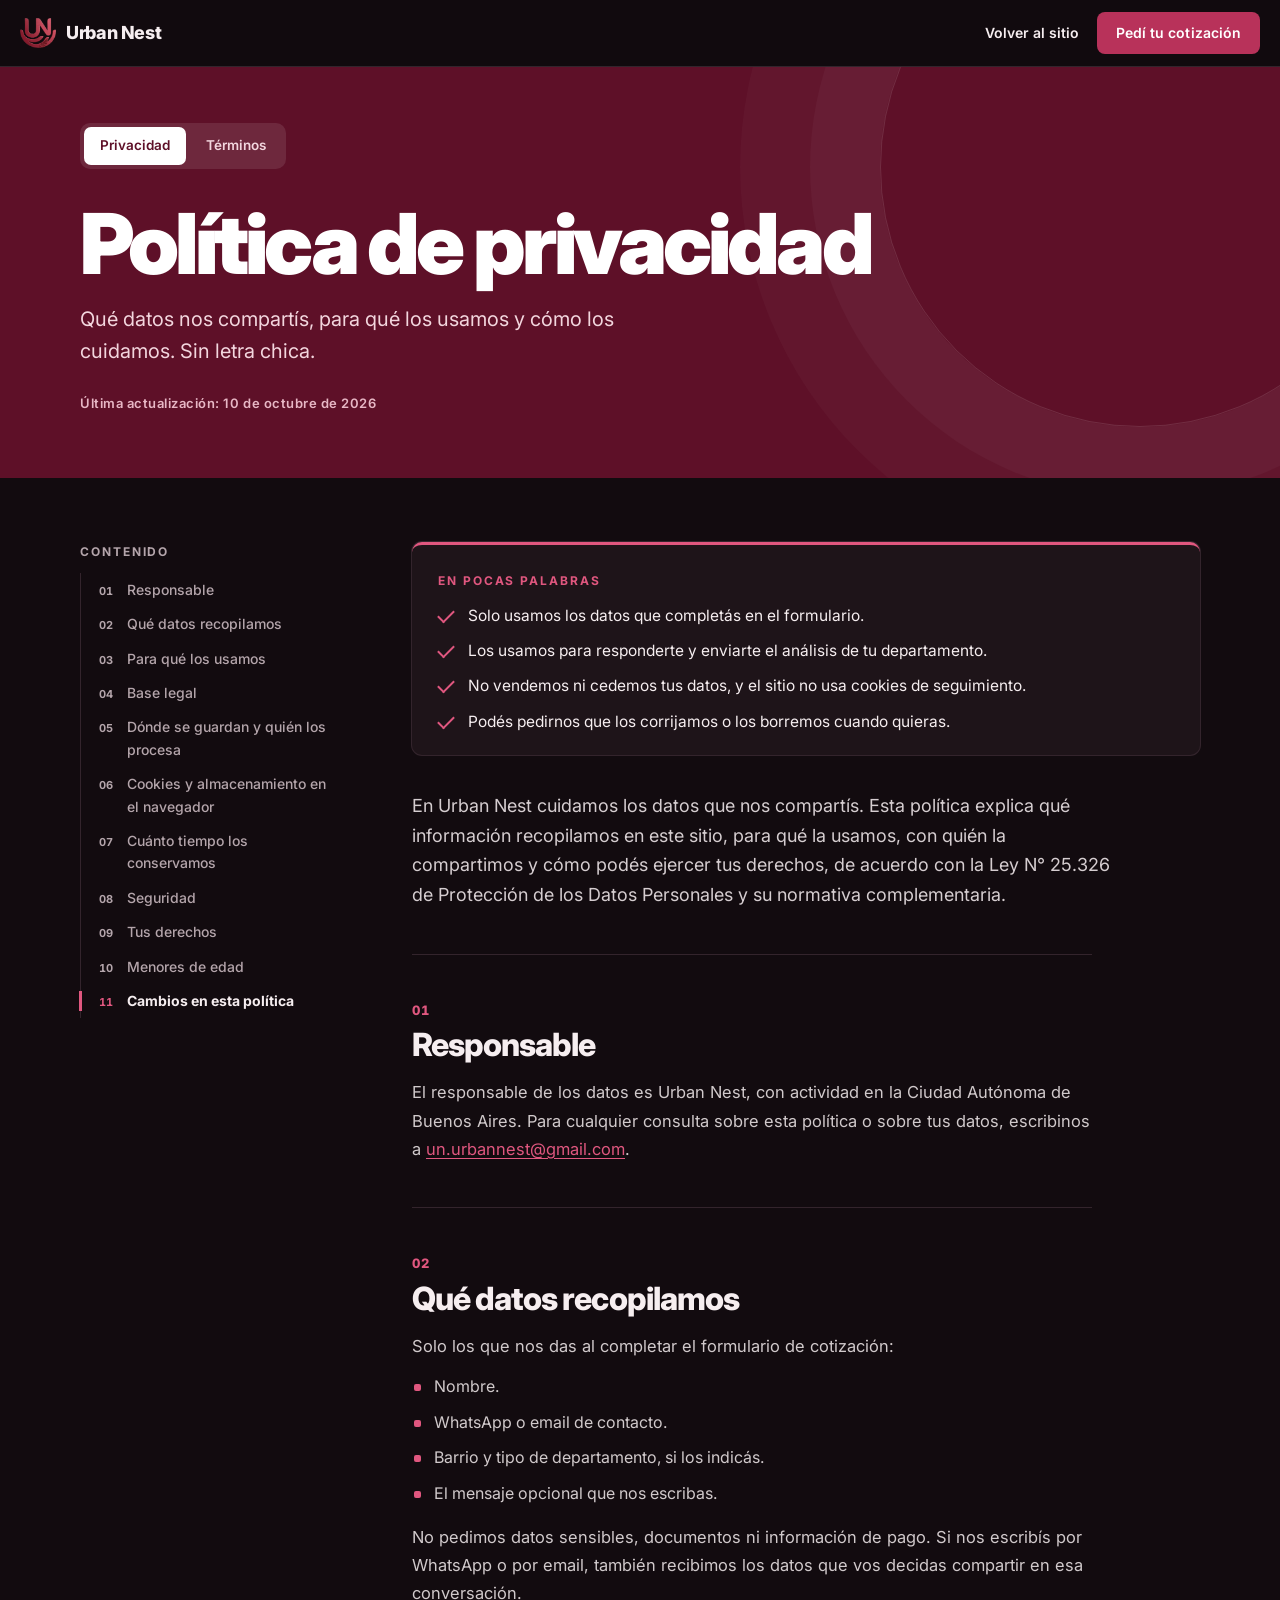
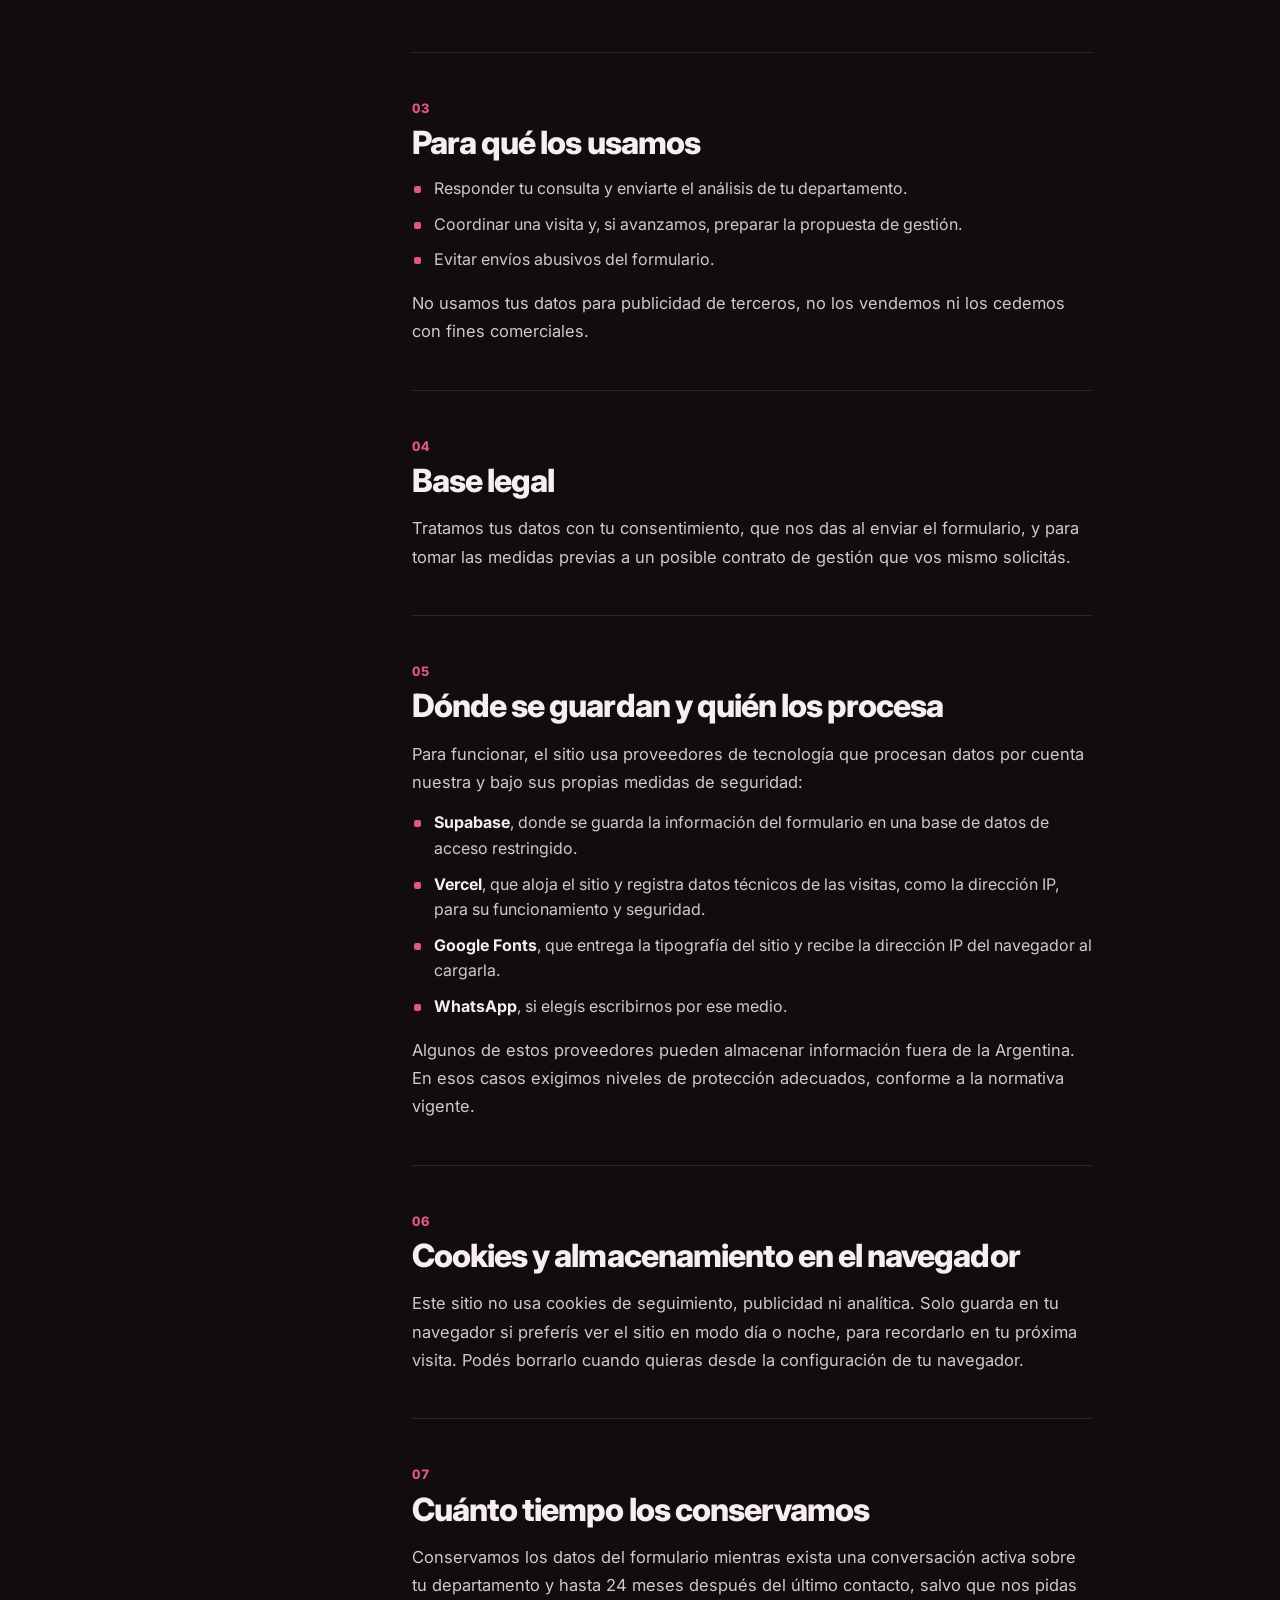
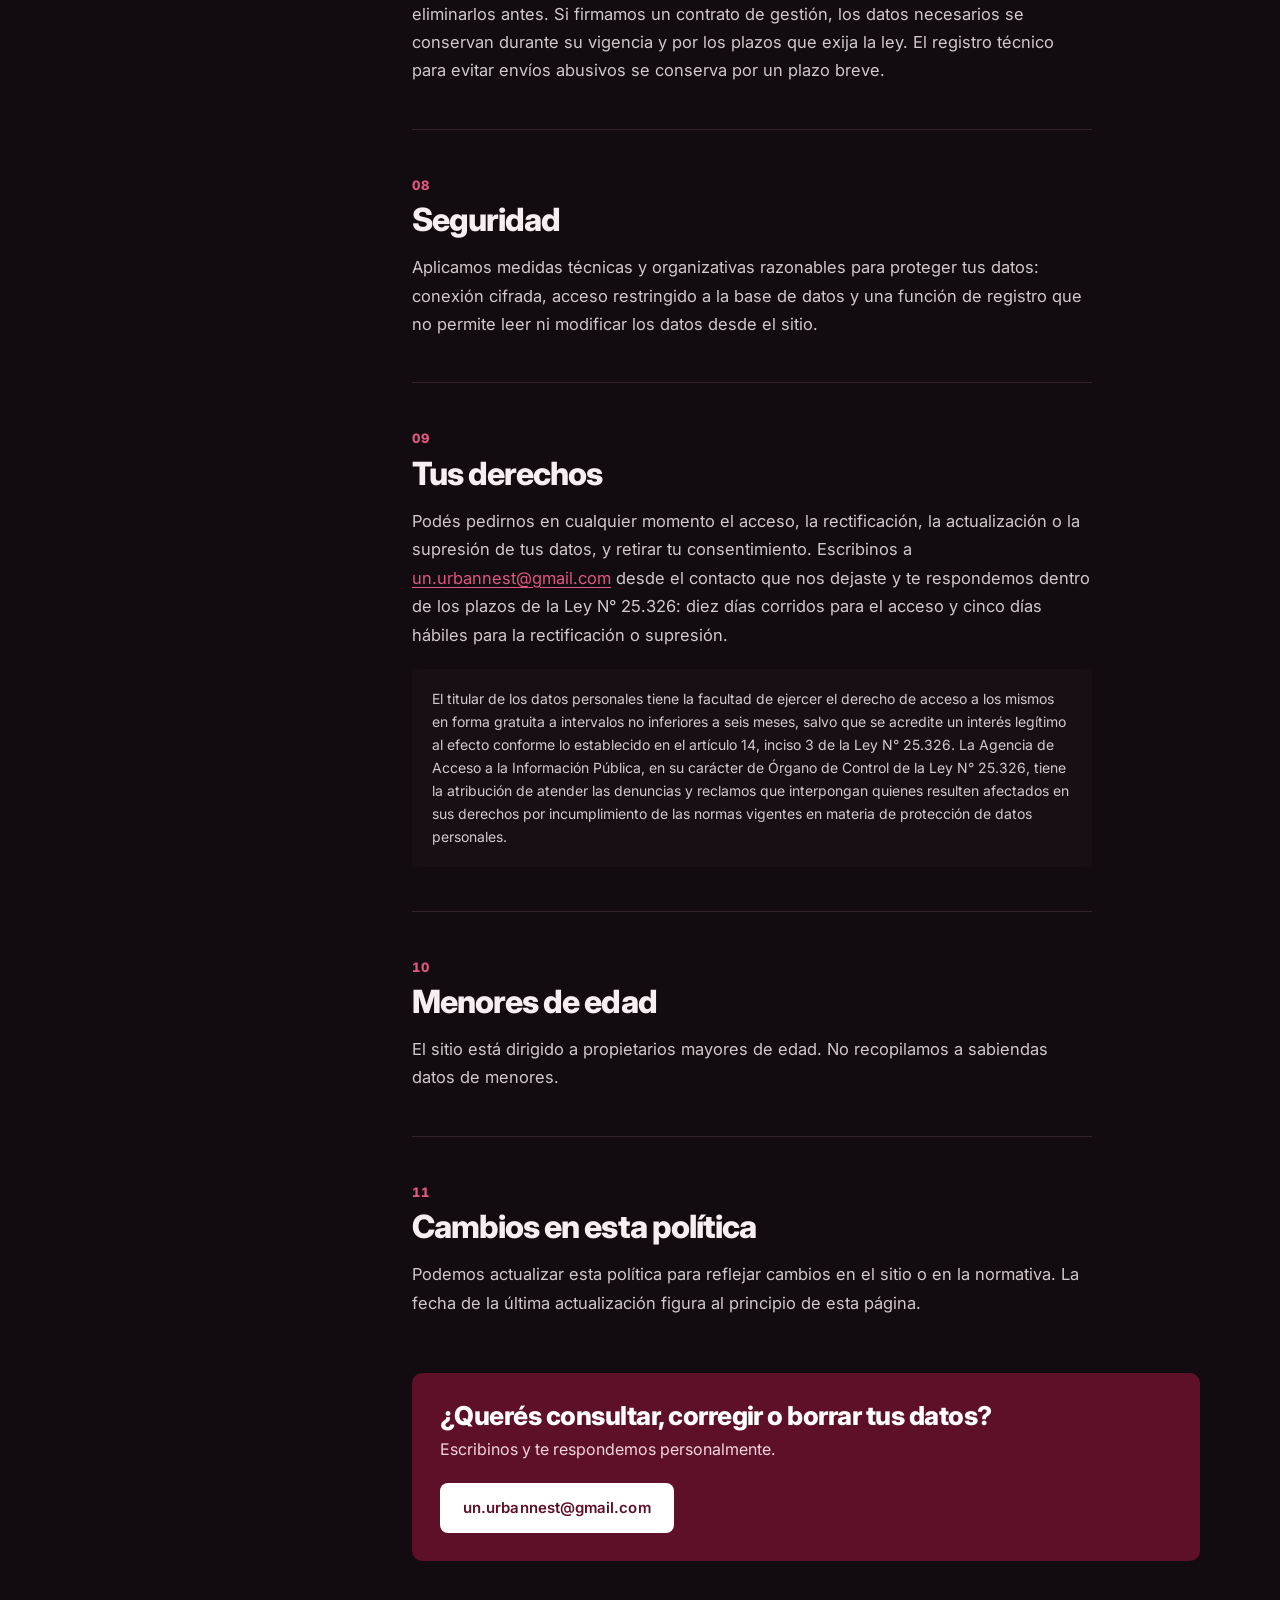
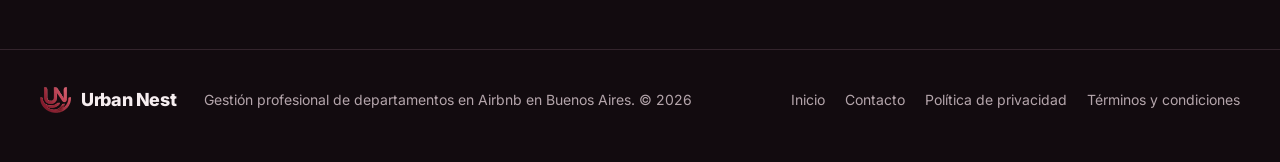
==== commit 4ac097bb: "Páginas legales con la estética del sitio e ícono de pestaña cuadrado Privacidad y términos con band" ====
--- a/privacidad.html
+++ b/privacidad.html
@@ -5,9 +5,11 @@
 <meta name="viewport" content="width=device-width, initial-scale=1, viewport-fit=cover">
 <title>Política de privacidad · Urban Nest</title>
 <meta name="description" content="Cómo Urban Nest recopila, usa y protege los datos personales que compartís en este sitio.">
-<meta name="theme-color" content="#8B1D3D">
-<meta name="robots" content="index,follow">
-<link rel="icon" href="/assets/img/urban-nest-logo.webp" type="image/webp">
+<meta name="theme-color" content="#5E1028">
+<link rel="icon" href="/favicon.ico" sizes="any">
+<link rel="icon" href="/assets/img/favicon-32.png" type="image/png" sizes="32x32">
+<link rel="apple-touch-icon" href="/assets/img/apple-touch-icon.png">
+<link rel="manifest" href="/site.webmanifest">
 <link rel="preconnect" href="https://fonts.googleapis.com">
 <link rel="preconnect" href="https://fonts.gstatic.com" crossorigin>
 <link href="https://fonts.googleapis.com/css2?family=Inter:wght@400;500;600;700;800;900&display=swap" rel="stylesheet">
@@ -20,77 +22,86 @@
 </script>
 <link rel="stylesheet" href="/assets/site.css">
 </head>
-<body class="doc-page">
-<header class="doc-hdr">
+<body class="lg-page">
+<header class="lg-hdr">
   <a class="brand" href="/" aria-label="Urban Nest, ir al sitio"><img src="/assets/img/urban-nest-logo.webp" alt="" width="36" height="30"><span>Urban Nest</span></a>
-  <a class="doc-back" href="/">Volver al sitio</a>
+  <nav class="lg-actions" aria-label="Acciones">
+    <a class="lg-link" href="/">Volver al sitio</a>
+    <a class="btn btn-primary lg-cta" href="/#contacto">Pedí tu cotización</a>
+  </nav>
 </header>
-<main class="doc" id="contenido">
-<p class="kicker">Legal</p>
-<h1>Política de privacidad</h1>
-<p class="doc-upd">Última actualización: 10 de octubre de 2026</p>
-<p>En Urban Nest cuidamos los datos que nos compartís. Esta política explica qué información recopilamos en este sitio, para qué la usamos, con quién la compartimos y cómo podés ejercer tus derechos, de acuerdo con la Ley N° 25.326 de Protección de los Datos Personales y su normativa complementaria.</p>
 
-<h2>1. Responsable</h2>
-<p>El responsable de los datos es Urban Nest, con actividad en la Ciudad Autónoma de Buenos Aires. Para cualquier consulta sobre esta política o sobre tus datos, escribinos a <a href="mailto:un.urbannest@gmail.com">un.urbannest@gmail.com</a>.</p>
+<section class="lg-hero">
+  <div class="lg-wrap">
+    <nav class="lg-tabs" aria-label="Documentos legales">
+      <a href="/privacidad" aria-current="page">Privacidad</a>
+      <a href="/terminos">Términos</a>
+    </nav>
+    <h1>Política de privacidad</h1>
+    <p class="lg-lead">Qué datos nos compartís, para qué los usamos y cómo los cuidamos. Sin letra chica.</p>
+    <p class="lg-upd">Última actualización: 10 de octubre de 2026</p>
+  </div>
+</section>
 
-<h2>2. Qué datos recopilamos</h2>
-<p>Solo los que nos das al completar el formulario de cotización:</p>
+<main class="lg-wrap lg-main" id="contenido">
+  <aside class="lg-toc" aria-label="Contenido">
+    <p class="lg-toc-t">Contenido</p>
+    <ol><li><a href="#s1"><span>01</span>Responsable</a></li><li><a href="#s2"><span>02</span>Qué datos recopilamos</a></li><li><a href="#s3"><span>03</span>Para qué los usamos</a></li><li><a href="#s4"><span>04</span>Base legal</a></li><li><a href="#s5"><span>05</span>Dónde se guardan y quién los procesa</a></li><li><a href="#s6"><span>06</span>Cookies y almacenamiento en el navegador</a></li><li><a href="#s7"><span>07</span>Cuánto tiempo los conservamos</a></li><li><a href="#s8"><span>08</span>Seguridad</a></li><li><a href="#s9"><span>09</span>Tus derechos</a></li><li><a href="#s10"><span>10</span>Menores de edad</a></li><li><a href="#s11"><span>11</span>Cambios en esta política</a></li></ol>
+  </aside>
+  <div class="lg-body">
+    <div class="lg-sum">
+      <p class="lg-sum-t">En pocas palabras</p>
+      <ul><li>Solo usamos los datos que completás en el formulario.</li><li>Los usamos para responderte y enviarte el análisis de tu departamento.</li><li>No vendemos ni cedemos tus datos, y el sitio no usa cookies de seguimiento.</li><li>Podés pedirnos que los corrijamos o los borremos cuando quieras.</li></ul>
+    </div>
+    <div class="lg-intro"><p>En Urban Nest cuidamos los datos que nos compartís. Esta política explica qué información recopilamos en este sitio, para qué la usamos, con quién la compartimos y cómo podés ejercer tus derechos, de acuerdo con la Ley N° 25.326 de Protección de los Datos Personales y su normativa complementaria.</p></div>
+    <section class="lg-sec" id="s1"><p class="lg-n">01</p><h2>Responsable</h2><p>El responsable de los datos es Urban Nest, con actividad en la Ciudad Autónoma de Buenos Aires. Para cualquier consulta sobre esta política o sobre tus datos, escribinos a <a href="mailto:un.urbannest@gmail.com">un.urbannest@gmail.com</a>.</p></section><section class="lg-sec" id="s2"><p class="lg-n">02</p><h2>Qué datos recopilamos</h2><p>Solo los que nos das al completar el formulario de cotización:</p>
 <ul>
 <li>Nombre.</li>
 <li>WhatsApp o email de contacto.</li>
 <li>Barrio y tipo de departamento, si los indicás.</li>
 <li>El mensaje opcional que nos escribas.</li>
 </ul>
-<p>No pedimos datos sensibles, documentos ni información de pago. Si nos escribís por WhatsApp o por email, también recibimos los datos que vos decidas compartir en esa conversación.</p>
-
-<h2>3. Para qué los usamos</h2>
-<ul>
+<p>No pedimos datos sensibles, documentos ni información de pago. Si nos escribís por WhatsApp o por email, también recibimos los datos que vos decidas compartir en esa conversación.</p></section><section class="lg-sec" id="s3"><p class="lg-n">03</p><h2>Para qué los usamos</h2><ul>
 <li>Responder tu consulta y enviarte el análisis de tu departamento.</li>
 <li>Coordinar una visita y, si avanzamos, preparar la propuesta de gestión.</li>
 <li>Evitar envíos abusivos del formulario.</li>
 </ul>
-<p>No usamos tus datos para publicidad de terceros, no los vendemos ni los cedemos con fines comerciales.</p>
-
-<h2>4. Base legal</h2>
-<p>Tratamos tus datos con tu consentimiento, que nos das al enviar el formulario, y para tomar las medidas previas a un posible contrato de gestión que vos mismo solicitás.</p>
-
-<h2>5. Dónde se guardan y quién los procesa</h2>
-<p>Para funcionar, el sitio usa proveedores de tecnología que procesan datos por cuenta nuestra y bajo sus propias medidas de seguridad:</p>
+<p>No usamos tus datos para publicidad de terceros, no los vendemos ni los cedemos con fines comerciales.</p></section><section class="lg-sec" id="s4"><p class="lg-n">04</p><h2>Base legal</h2><p>Tratamos tus datos con tu consentimiento, que nos das al enviar el formulario, y para tomar las medidas previas a un posible contrato de gestión que vos mismo solicitás.</p></section><section class="lg-sec" id="s5"><p class="lg-n">05</p><h2>Dónde se guardan y quién los procesa</h2><p>Para funcionar, el sitio usa proveedores de tecnología que procesan datos por cuenta nuestra y bajo sus propias medidas de seguridad:</p>
 <ul>
 <li><b>Supabase</b>, donde se guarda la información del formulario en una base de datos de acceso restringido.</li>
 <li><b>Vercel</b>, que aloja el sitio y registra datos técnicos de las visitas, como la dirección IP, para su funcionamiento y seguridad.</li>
 <li><b>Google Fonts</b>, que entrega la tipografía del sitio y recibe la dirección IP del navegador al cargarla.</li>
 <li><b>WhatsApp</b>, si elegís escribirnos por ese medio.</li>
 </ul>
-<p>Algunos de estos proveedores pueden almacenar información fuera de la Argentina. En esos casos exigimos niveles de protección adecuados, conforme a la normativa vigente.</p>
+<p>Algunos de estos proveedores pueden almacenar información fuera de la Argentina. En esos casos exigimos niveles de protección adecuados, conforme a la normativa vigente.</p></section><section class="lg-sec" id="s6"><p class="lg-n">06</p><h2>Cookies y almacenamiento en el navegador</h2><p>Este sitio no usa cookies de seguimiento, publicidad ni analítica. Solo guarda en tu navegador si preferís ver el sitio en modo día o noche, para recordarlo en tu próxima visita. Podés borrarlo cuando quieras desde la configuración de tu navegador.</p></section><section class="lg-sec" id="s7"><p class="lg-n">07</p><h2>Cuánto tiempo los conservamos</h2><p>Conservamos los datos del formulario mientras exista una conversación activa sobre tu departamento y hasta 24 meses después del último contacto, salvo que nos pidas eliminarlos antes. Si firmamos un contrato de gestión, los datos necesarios se conservan durante su vigencia y por los plazos que exija la ley. El registro técnico para evitar envíos abusivos se conserva por un plazo breve.</p></section><section class="lg-sec" id="s8"><p class="lg-n">08</p><h2>Seguridad</h2><p>Aplicamos medidas técnicas y organizativas razonables para proteger tus datos: conexión cifrada, acceso restringido a la base de datos y una función de registro que no permite leer ni modificar los datos desde el sitio.</p></section><section class="lg-sec" id="s9"><p class="lg-n">09</p><h2>Tus derechos</h2><p>Podés pedirnos en cualquier momento el acceso, la rectificación, la actualización o la supresión de tus datos, y retirar tu consentimiento. Escribinos a <a href="mailto:un.urbannest@gmail.com">un.urbannest@gmail.com</a> desde el contacto que nos dejaste y te respondemos dentro de los plazos de la Ley N° 25.326: diez días corridos para el acceso y cinco días hábiles para la rectificación o supresión.</p>
+<p class="doc-legal">El titular de los datos personales tiene la facultad de ejercer el derecho de acceso a los mismos en forma gratuita a intervalos no inferiores a seis meses, salvo que se acredite un interés legítimo al efecto conforme lo establecido en el artículo 14, inciso 3 de la Ley N° 25.326. La Agencia de Acceso a la Información Pública, en su carácter de Órgano de Control de la Ley N° 25.326, tiene la atribución de atender las denuncias y reclamos que interpongan quienes resulten afectados en sus derechos por incumplimiento de las normas vigentes en materia de protección de datos personales.</p></section><section class="lg-sec" id="s10"><p class="lg-n">10</p><h2>Menores de edad</h2><p>El sitio está dirigido a propietarios mayores de edad. No recopilamos a sabiendas datos de menores.</p></section><section class="lg-sec" id="s11"><p class="lg-n">11</p><h2>Cambios en esta política</h2><p>Podemos actualizar esta política para reflejar cambios en el sitio o en la normativa. La fecha de la última actualización figura al principio de esta página.</p></section>
+    <div class="lg-contact">
+      <div>
+        <p class="lg-contact-t">¿Querés consultar, corregir o borrar tus datos?</p>
+        <p>Escribinos y te respondemos personalmente.</p>
+      </div>
+      <a class="btn btn-light" href="mailto:un.urbannest@gmail.com">un.urbannest@gmail.com</a>
+    </div>
+  </div>
+</main>
 
-<h2>6. Cookies y almacenamiento en el navegador</h2>
-<p>Este sitio no usa cookies de seguimiento, publicidad ni analítica. Solo guarda en tu navegador si preferís ver el sitio en modo día o noche, para recordarlo en tu próxima visita. Podés borrarlo cuando quieras desde la configuración de tu navegador.</p>
-
-<h2>7. Cuánto tiempo los conservamos</h2>
-<p>Conservamos los datos del formulario mientras exista una conversación activa sobre tu departamento y hasta 24 meses después del último contacto, salvo que nos pidas eliminarlos antes. Si firmamos un contrato de gestión, los datos necesarios se conservan durante su vigencia y por los plazos que exija la ley. El registro técnico para evitar envíos abusivos se conserva por un plazo breve.</p>
-
-<h2>8. Seguridad</h2>
-<p>Aplicamos medidas técnicas y organizativas razonables para proteger tus datos: conexión cifrada, acceso restringido a la base de datos y una función de registro que no permite leer ni modificar los datos desde el sitio.</p>
-
-<h2>9. Tus derechos</h2>
-<p>Podés pedirnos en cualquier momento el acceso, la rectificación, la actualización o la supresión de tus datos, y retirar tu consentimiento. Escribinos a <a href="mailto:un.urbannest@gmail.com">un.urbannest@gmail.com</a> desde el contacto que nos dejaste y te respondemos dentro de los plazos de la Ley N° 25.326: diez días corridos para el acceso y cinco días hábiles para la rectificación o supresión.</p>
-<p class="doc-legal">El titular de los datos personales tiene la facultad de ejercer el derecho de acceso a los mismos en forma gratuita a intervalos no inferiores a seis meses, salvo que se acredite un interés legítimo al efecto conforme lo establecido en el artículo 14, inciso 3 de la Ley N° 25.326. La Agencia de Acceso a la Información Pública, en su carácter de Órgano de Control de la Ley N° 25.326, tiene la atribución de atender las denuncias y reclamos que interpongan quienes resulten afectados en sus derechos por incumplimiento de las normas vigentes en materia de protección de datos personales.</p>
-
-<h2>10. Menores de edad</h2>
-<p>El sitio está dirigido a propietarios mayores de edad. No recopilamos a sabiendas datos de menores.</p>
-
-<h2>11. Cambios en esta política</h2>
-<p>Podemos actualizar esta política para reflejar cambios en el sitio o en la normativa. La fecha de la última actualización figura al principio de esta página.</p>
-
-</main>
 <footer class="ft">
   <div class="wrap ft-in">
     <a class="brand" href="/"><img src="/assets/img/urban-nest-logo.webp" alt="" width="31" height="26"><span>Urban Nest</span></a>
     <p>Gestión profesional de departamentos en Airbnb en Buenos Aires. © 2026</p>
-    <nav aria-label="Pie de página"><a href="/privacidad">Política de privacidad</a><a href="/terminos">Términos y condiciones</a><a href="mailto:un.urbannest@gmail.com">un.urbannest@gmail.com</a></nav>
+    <nav aria-label="Pie de página"><a href="/">Inicio</a><a href="/#contacto">Contacto</a><a href="/privacidad">Política de privacidad</a><a href="/terminos">Términos y condiciones</a></nav>
   </div>
 </footer>
+<script>
+  // Índice: marca la sección que se está leyendo
+  (function () {
+    var links = [].slice.call(document.querySelectorAll(".lg-toc a"));
+    var secs = links.map(function (a) { return document.querySelector(a.getAttribute("href")); });
+    var io = new IntersectionObserver(function (es) {
+      es.forEach(function (e) { if (e.isIntersecting) { var i = secs.indexOf(e.target); links.forEach(function (l, k) { l.classList.toggle("on", k === i); }); } });
+    }, { rootMargin: "-30% 0px -60% 0px" });
+    secs.forEach(function (s) { if (s) io.observe(s); });
+  })();
+</script>
 </body>
 </html>
--- a/assets/site.css
+++ b/assets/site.css
@@ -578,20 +578,6 @@
   .sim-big{font-size:clamp(40px,12.5vw,64px);white-space:nowrap}
 }
 
-/* Páginas legales */
-.doc-page{background:var(--bg)}
-.doc-hdr{display:flex;align-items:center;justify-content:space-between;gap:16px;max-width:860px;margin:0 auto;padding:22px 20px}
-.doc-back{font-size:14px;font-weight:600;color:var(--ink);text-decoration:none;border-bottom:1px solid var(--line);padding-bottom:2px}
-.doc-back:hover{color:var(--accent);border-color:currentColor}
-.doc{max-width:760px;margin:0 auto;padding:36px 20px 72px;font-size:16.5px;line-height:1.7}
-.doc h1{font-size:clamp(34px,6vw,54px);letter-spacing:-.04em;line-height:1.02;font-weight:900;margin-top:8px}
-.doc-upd{color:var(--muted);font-size:14px;margin:14px 0 32px}
-.doc h2{font-size:20px;letter-spacing:-.02em;margin:40px 0 10px}
-.doc p+p{margin-top:12px}
-.doc ul{margin:10px 0 0;padding-left:20px}
-.doc li+li{margin-top:6px}
-.doc a{color:var(--accent);text-underline-offset:3px}
-.doc-legal{margin-top:18px!important;padding:16px 18px;border-left:2px solid var(--accent);background:var(--bg-2);font-size:14.5px;color:color-mix(in srgb,var(--ink) 80%,transparent)}
 .legal a{color:inherit;text-underline-offset:3px}
 
 /* Capa de textos sobre el 3D: se desvanece al terminar el recorrido para no encimarse con Servicios */
@@ -602,3 +588,58 @@
 /* Títulos: cada renglón sube y aparece, uno detrás de otro, sin alterar el interlineado */
 .lines .wi{display:inline-block;transform:translateY(.45em);opacity:0;transition:transform 1s var(--ease),opacity .8s var(--ease);transition-delay:calc(var(--l, 0) * 120ms)}
 .lines.lines-in .wi{transform:none;opacity:1}
+
+/* Páginas legales: misma identidad que el sitio */
+.lg-page{background:var(--bg)}
+.lg-wrap{max-width:1160px;margin:0 auto;padding:0 20px}
+.lg-hdr{position:sticky;top:0;z-index:30;display:flex;align-items:center;justify-content:space-between;gap:16px;padding:12px 20px;background:color-mix(in srgb,var(--bg) 96%,transparent);border-bottom:1px solid var(--line)}
+.lg-actions{display:flex;align-items:center;gap:18px}
+.lg-link{font-size:14px;font-weight:600;color:var(--ink);text-decoration:none}
+.lg-link:hover{color:var(--accent)}
+.lg-cta{min-height:42px;padding:0 18px;font-size:14px}
+.lg-hero{background:var(--hero);color:#fff;padding:56px 0 64px;position:relative;overflow:hidden}
+.lg-hero::after{content:"";position:absolute;right:-120px;top:-160px;width:520px;height:520px;border-radius:50%;border:1px solid rgba(255,255,255,.12);box-shadow:0 0 0 70px rgba(255,255,255,.03),0 0 0 140px rgba(255,255,255,.025);pointer-events:none}
+.lg-tabs{display:inline-flex;gap:4px;padding:4px;border-radius:10px;background:rgba(255,255,255,.1);margin-bottom:34px;position:relative;z-index:1}
+.lg-tabs a{padding:8px 16px;border-radius:7px;font-size:13.5px;font-weight:600;color:#F3D6DE;text-decoration:none;transition:background .25s,color .25s}
+.lg-tabs a:hover{color:#fff}
+.lg-tabs a[aria-current="page"]{background:#fff;color:var(--hero)}
+.lg-hero h1{font-size:clamp(40px,7.5vw,84px);font-weight:900;letter-spacing:-.045em;line-height:.98;max-width:14ch;position:relative;z-index:1}
+.lg-lead{margin-top:18px;font-size:clamp(17px,2vw,20px);color:#F3D6DE;max-width:46ch;position:relative;z-index:1}
+.lg-upd{margin-top:26px;font-size:13px;font-weight:600;letter-spacing:.04em;color:#E7B7C5;position:relative;z-index:1}
+.lg-main{display:grid;grid-template-columns:minmax(0,1fr);gap:40px;padding-top:44px;padding-bottom:88px}
+.lg-toc{display:none}
+.lg-sum{background:var(--panel);border-radius:var(--r-lg);padding:26px 26px 22px;border-top:3px solid var(--accent);box-shadow:0 0 0 1px var(--line)}
+.lg-sum-t{font-size:12px;font-weight:700;letter-spacing:.16em;text-transform:uppercase;color:var(--accent)}
+.lg-sum ul{list-style:none;margin:14px 0 0;padding:0;display:grid;gap:12px}
+.lg-sum li{position:relative;padding-left:30px;font-size:15.5px;line-height:1.5}
+.lg-sum li::before{content:"";position:absolute;left:0;top:.38em;width:16px;height:9px;border-left:2px solid var(--accent);border-bottom:2px solid var(--accent);transform:rotate(-45deg)}
+.lg-intro{margin-top:36px;font-size:18px;line-height:1.65;color:color-mix(in srgb,var(--ink) 86%,transparent);max-width:64ch}
+.lg-sec{padding-top:44px;margin-top:44px;border-top:1px solid var(--line);max-width:68ch;scroll-margin-top:90px}
+.lg-sec .lg-n{font-size:13px;font-weight:800;color:var(--accent);font-variant-numeric:tabular-nums;letter-spacing:.04em}
+.lg-sec h2{font-size:clamp(24px,3vw,32px);font-weight:800;letter-spacing:-.03em;line-height:1.1;margin:6px 0 16px}
+.lg-sec p{font-size:16.5px;line-height:1.72;color:color-mix(in srgb,var(--ink) 84%,transparent)}
+.lg-sec p+p{margin-top:12px}
+.lg-sec ul{list-style:none;margin:14px 0 0;padding:0;display:grid;gap:10px}
+.lg-sec li{position:relative;padding-left:22px;font-size:16px;line-height:1.6;color:color-mix(in srgb,var(--ink) 84%,transparent)}
+.lg-sec li::before{content:"";position:absolute;left:2px;top:.62em;width:7px;height:7px;border-radius:2px;background:var(--accent)}
+.lg-sec ul+p{margin-top:16px}
+.lg-sec a,.lg-intro a{color:var(--accent);text-underline-offset:3px}
+.lg-sec b{color:var(--ink)}
+.lg-sec .doc-legal{margin-top:20px!important;padding:18px 20px;border-radius:var(--r);background:var(--bg-2);font-size:14px;line-height:1.65}
+.lg-contact{margin-top:56px;background:var(--hero);color:#fff;border-radius:var(--r-lg);padding:28px;display:flex;flex-wrap:wrap;align-items:center;justify-content:space-between;gap:20px}
+.lg-contact-t{font-size:clamp(20px,2.4vw,26px);font-weight:800;letter-spacing:-.02em;line-height:1.15}
+.lg-contact p+p{margin-top:6px;color:#F3D6DE}
+@media (max-width:560px){.lg-link{display:none}.lg-hero{padding:40px 0 48px}.lg-contact .btn{width:100%}}
+@media (min-width:980px){
+  .lg-main{grid-template-columns:260px minmax(0,1fr);gap:72px;padding-top:64px}
+  .lg-toc{display:block;position:sticky;top:96px;align-self:start}
+  .lg-toc-t{font-size:12px;font-weight:700;letter-spacing:.16em;text-transform:uppercase;color:var(--muted);margin-bottom:12px}
+  .lg-toc ol{list-style:none;margin:0;padding:0 0 0 18px;border-left:1px solid var(--line)}
+  .lg-toc a{position:relative;display:flex;gap:10px;align-items:baseline;padding:6px 0;font-size:14px;font-weight:500;color:var(--muted);text-decoration:none;transition:color .3s}
+  .lg-toc a span{font-size:11px;font-weight:700;min-width:18px;font-variant-numeric:tabular-nums}
+  .lg-toc a:hover{color:var(--ink)}
+  .lg-toc a::before{content:"";position:absolute;left:-20px;top:7px;bottom:7px;width:3px;background:var(--accent);transform:scaleY(0);transition:transform .35s var(--ease)}
+  .lg-toc a.on{color:var(--ink);font-weight:700}
+  .lg-toc a.on span{color:var(--accent)}
+  .lg-toc a.on::before{transform:none}
+}
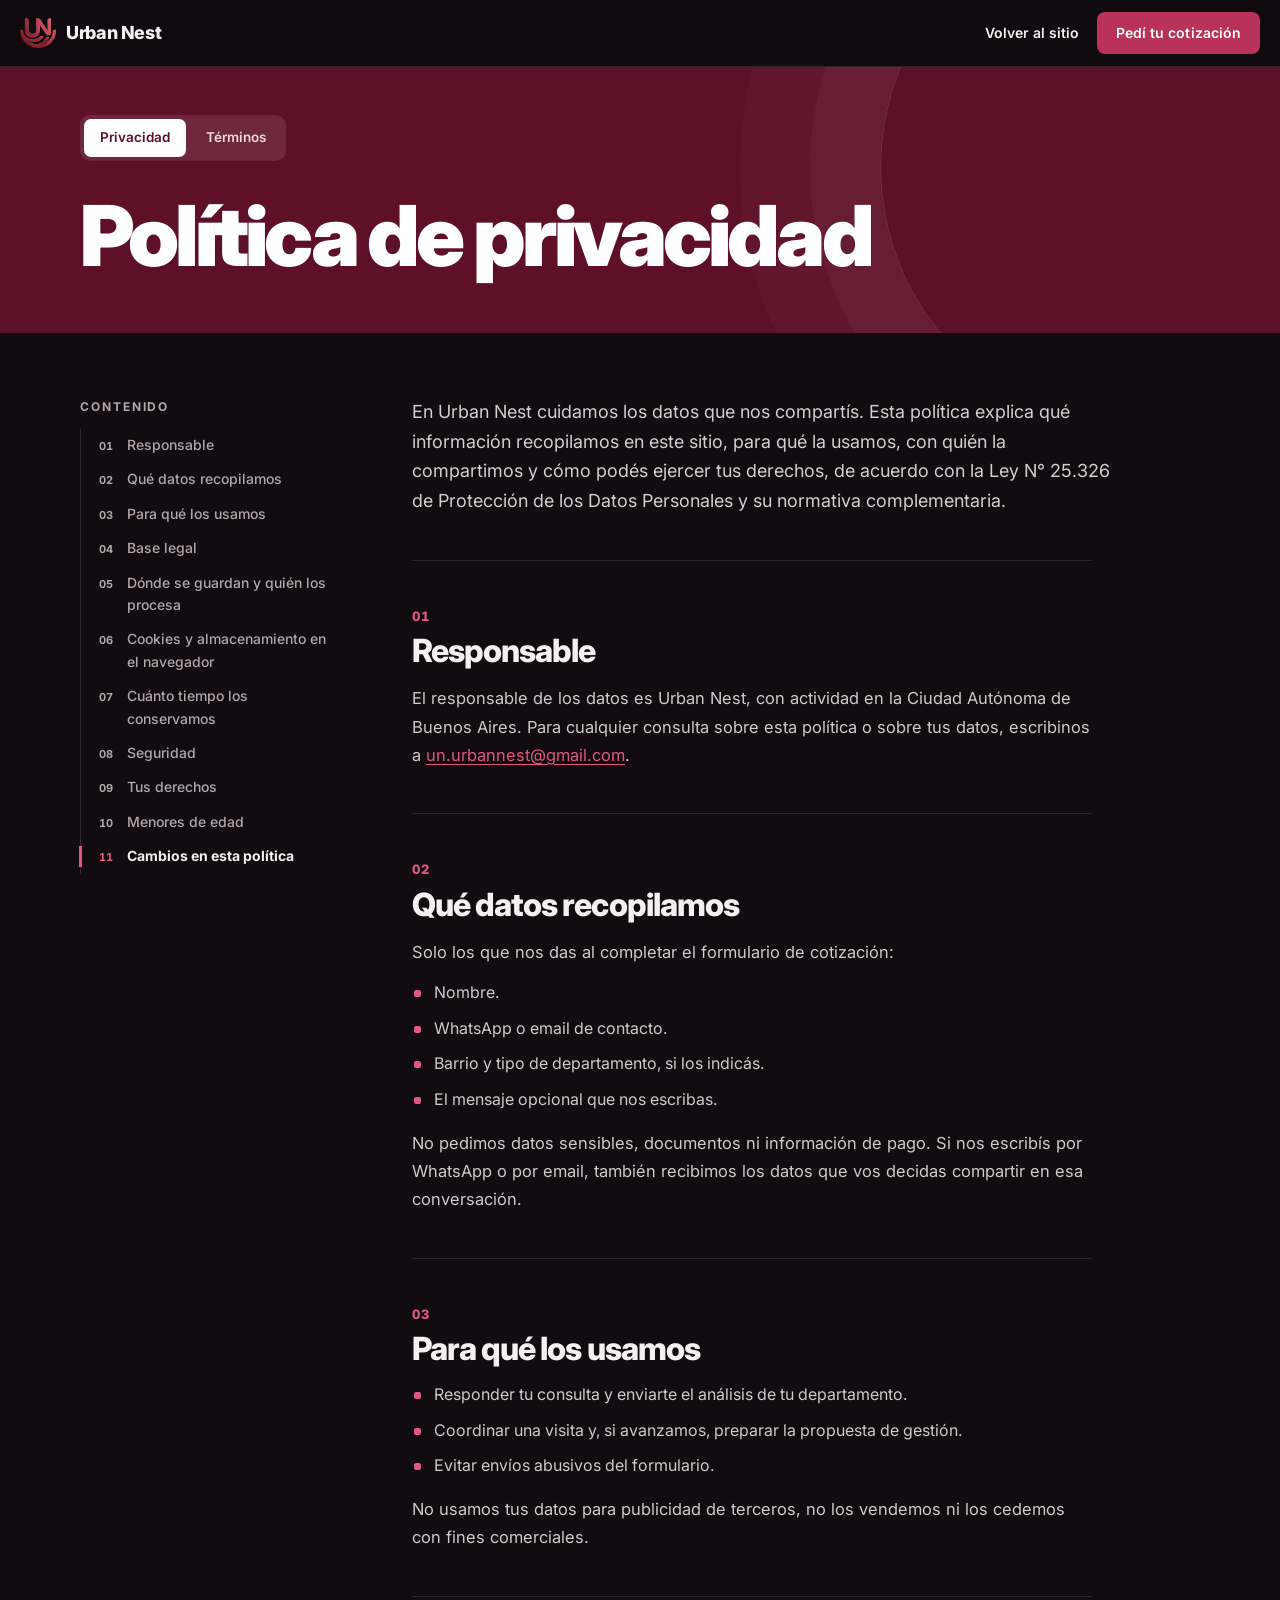
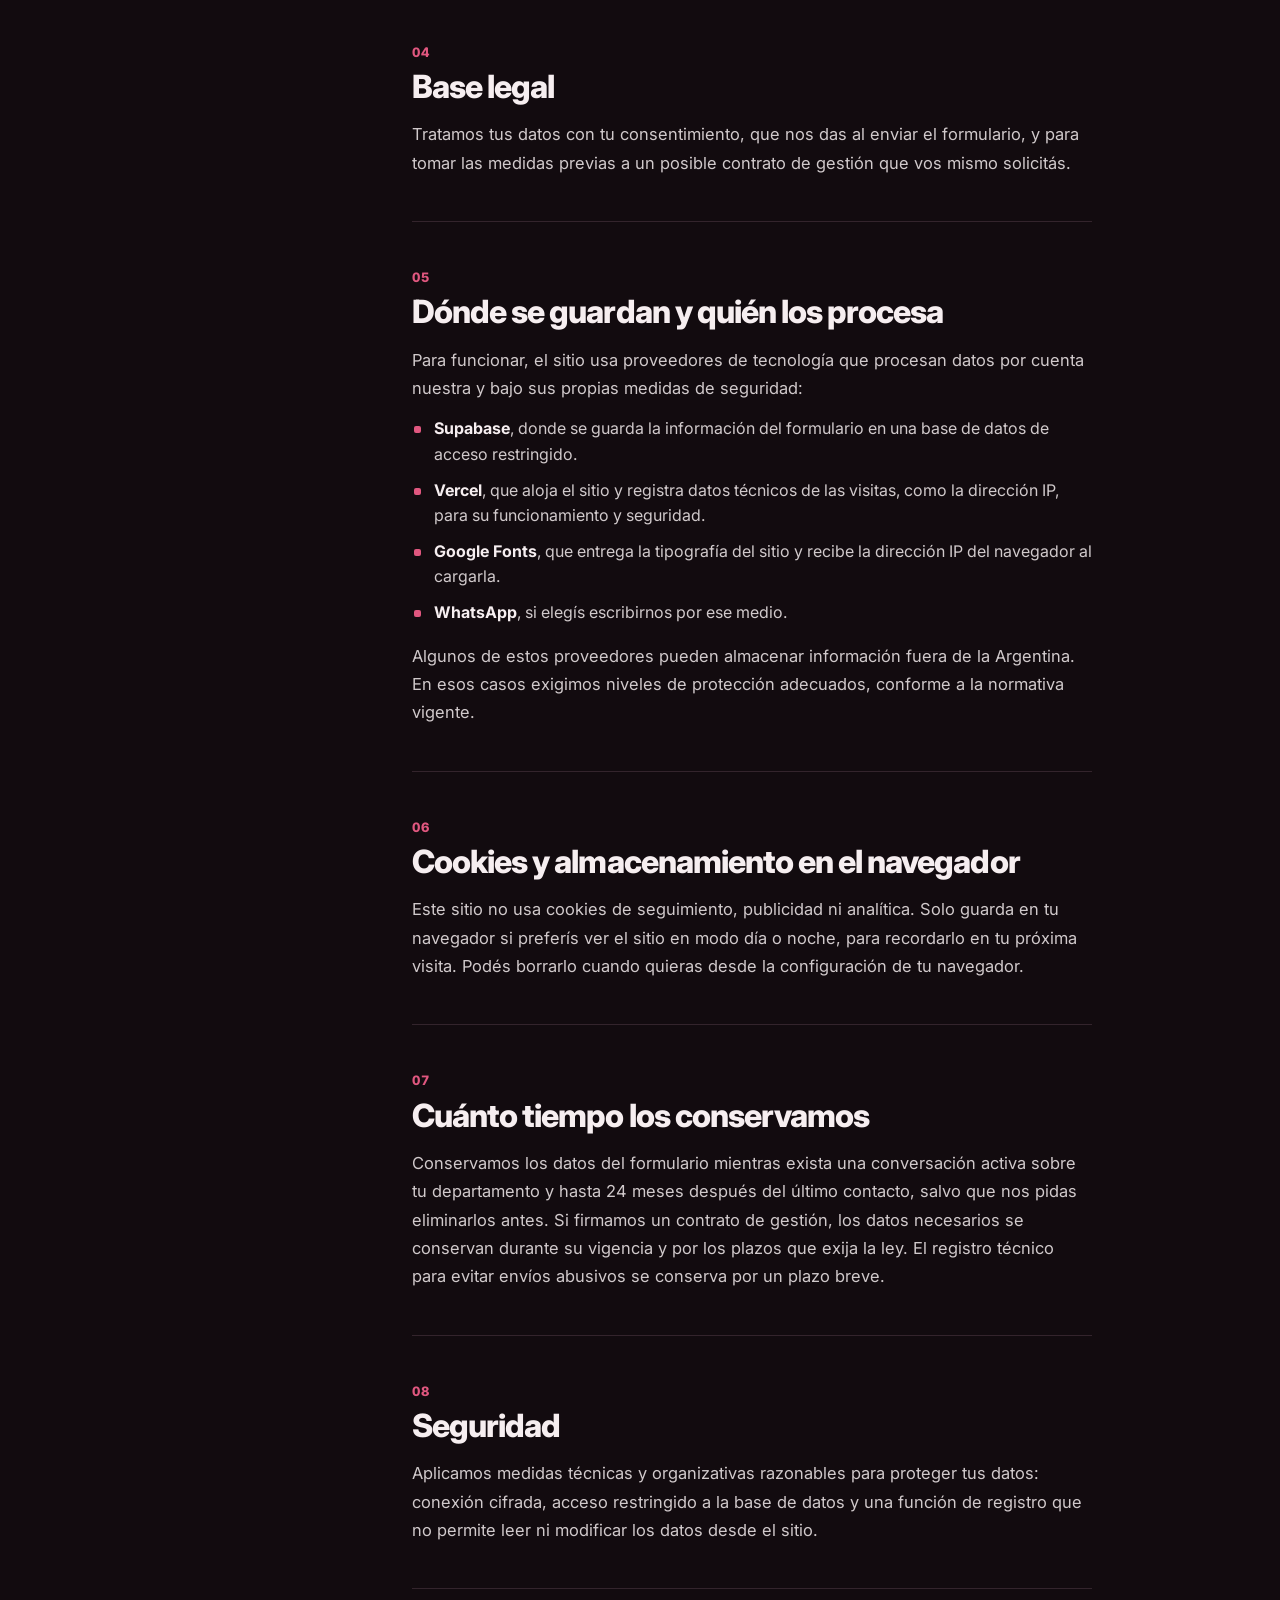
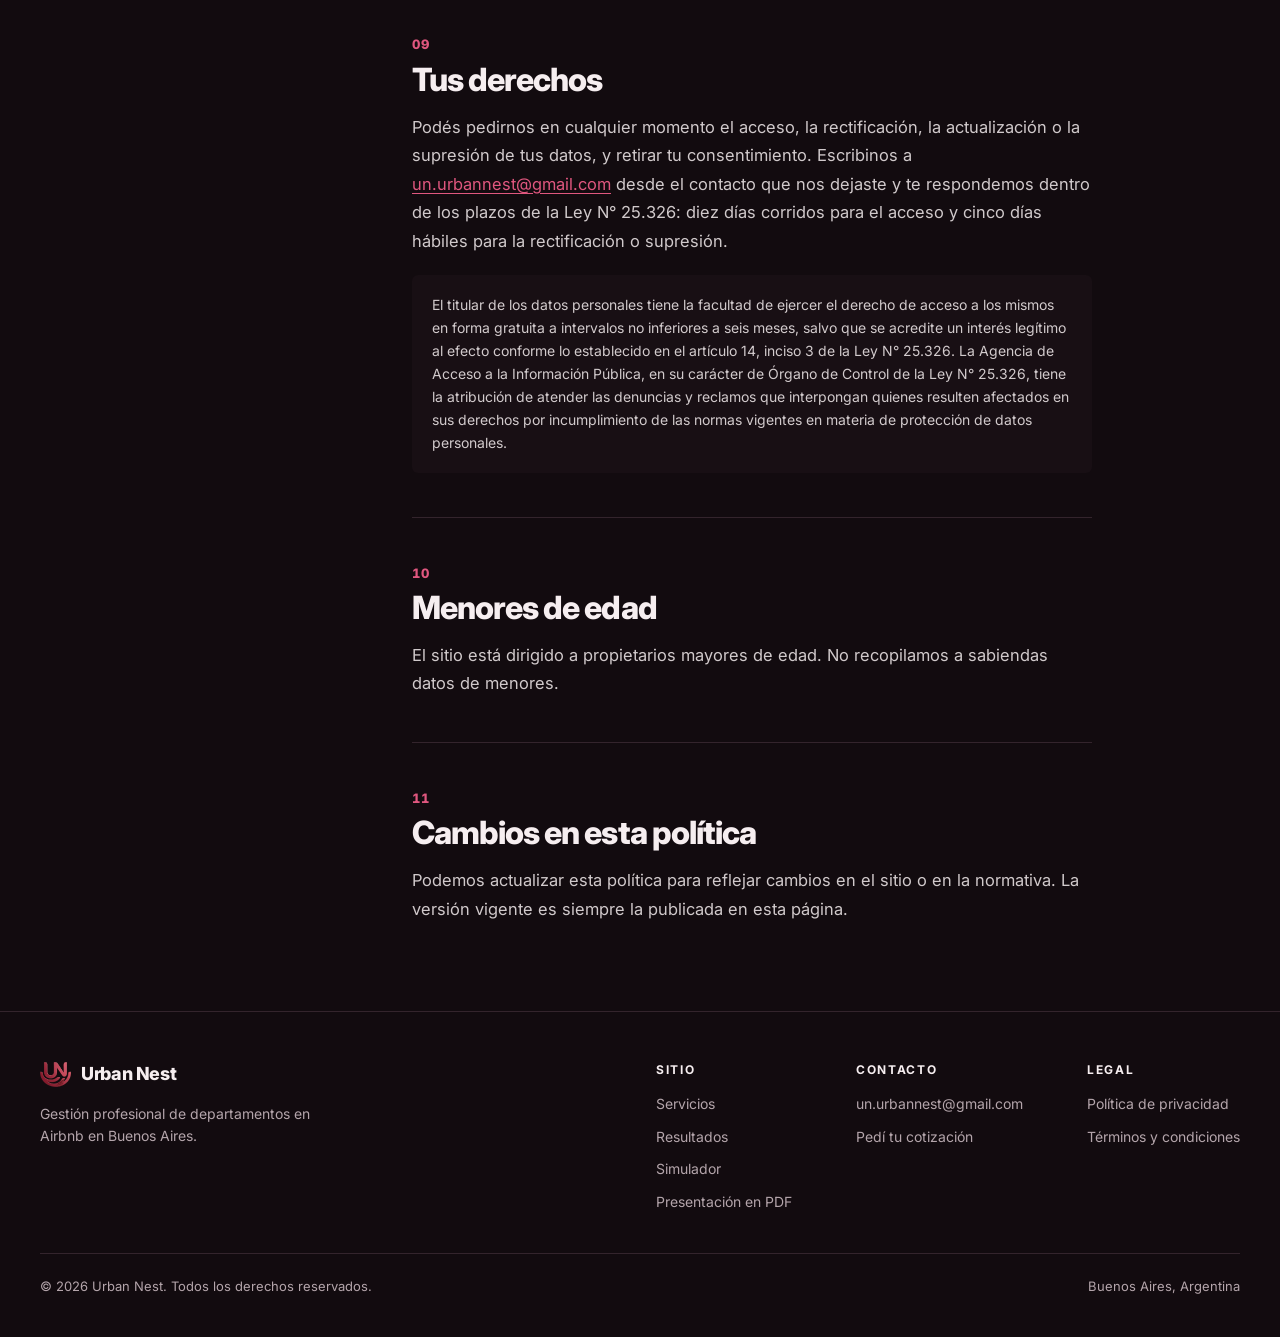
==== commit 64c30db3: "Pie de página ordenado, páginas legales estándar y rotonda del Obelisco Pie con columnas Sitio, Cont" ====
--- a/privacidad.html
+++ b/privacidad.html
@@ -38,8 +38,6 @@
       <a href="/terminos">Términos</a>
     </nav>
     <h1>Política de privacidad</h1>
-    <p class="lg-lead">Qué datos nos compartís, para qué los usamos y cómo los cuidamos. Sin letra chica.</p>
-    <p class="lg-upd">Última actualización: 10 de octubre de 2026</p>
   </div>
 </section>
 
@@ -49,10 +47,6 @@
     <ol><li><a href="#s1"><span>01</span>Responsable</a></li><li><a href="#s2"><span>02</span>Qué datos recopilamos</a></li><li><a href="#s3"><span>03</span>Para qué los usamos</a></li><li><a href="#s4"><span>04</span>Base legal</a></li><li><a href="#s5"><span>05</span>Dónde se guardan y quién los procesa</a></li><li><a href="#s6"><span>06</span>Cookies y almacenamiento en el navegador</a></li><li><a href="#s7"><span>07</span>Cuánto tiempo los conservamos</a></li><li><a href="#s8"><span>08</span>Seguridad</a></li><li><a href="#s9"><span>09</span>Tus derechos</a></li><li><a href="#s10"><span>10</span>Menores de edad</a></li><li><a href="#s11"><span>11</span>Cambios en esta política</a></li></ol>
   </aside>
   <div class="lg-body">
-    <div class="lg-sum">
-      <p class="lg-sum-t">En pocas palabras</p>
-      <ul><li>Solo usamos los datos que completás en el formulario.</li><li>Los usamos para responderte y enviarte el análisis de tu departamento.</li><li>No vendemos ni cedemos tus datos, y el sitio no usa cookies de seguimiento.</li><li>Podés pedirnos que los corrijamos o los borremos cuando quieras.</li></ul>
-    </div>
     <div class="lg-intro"><p>En Urban Nest cuidamos los datos que nos compartís. Esta política explica qué información recopilamos en este sitio, para qué la usamos, con quién la compartimos y cómo podés ejercer tus derechos, de acuerdo con la Ley N° 25.326 de Protección de los Datos Personales y su normativa complementaria.</p></div>
     <section class="lg-sec" id="s1"><p class="lg-n">01</p><h2>Responsable</h2><p>El responsable de los datos es Urban Nest, con actividad en la Ciudad Autónoma de Buenos Aires. Para cualquier consulta sobre esta política o sobre tus datos, escribinos a <a href="mailto:un.urbannest@gmail.com">un.urbannest@gmail.com</a>.</p></section><section class="lg-sec" id="s2"><p class="lg-n">02</p><h2>Qué datos recopilamos</h2><p>Solo los que nos das al completar el formulario de cotización:</p>
 <ul>
@@ -74,22 +68,24 @@
 <li><b>WhatsApp</b>, si elegís escribirnos por ese medio.</li>
 </ul>
 <p>Algunos de estos proveedores pueden almacenar información fuera de la Argentina. En esos casos exigimos niveles de protección adecuados, conforme a la normativa vigente.</p></section><section class="lg-sec" id="s6"><p class="lg-n">06</p><h2>Cookies y almacenamiento en el navegador</h2><p>Este sitio no usa cookies de seguimiento, publicidad ni analítica. Solo guarda en tu navegador si preferís ver el sitio en modo día o noche, para recordarlo en tu próxima visita. Podés borrarlo cuando quieras desde la configuración de tu navegador.</p></section><section class="lg-sec" id="s7"><p class="lg-n">07</p><h2>Cuánto tiempo los conservamos</h2><p>Conservamos los datos del formulario mientras exista una conversación activa sobre tu departamento y hasta 24 meses después del último contacto, salvo que nos pidas eliminarlos antes. Si firmamos un contrato de gestión, los datos necesarios se conservan durante su vigencia y por los plazos que exija la ley. El registro técnico para evitar envíos abusivos se conserva por un plazo breve.</p></section><section class="lg-sec" id="s8"><p class="lg-n">08</p><h2>Seguridad</h2><p>Aplicamos medidas técnicas y organizativas razonables para proteger tus datos: conexión cifrada, acceso restringido a la base de datos y una función de registro que no permite leer ni modificar los datos desde el sitio.</p></section><section class="lg-sec" id="s9"><p class="lg-n">09</p><h2>Tus derechos</h2><p>Podés pedirnos en cualquier momento el acceso, la rectificación, la actualización o la supresión de tus datos, y retirar tu consentimiento. Escribinos a <a href="mailto:un.urbannest@gmail.com">un.urbannest@gmail.com</a> desde el contacto que nos dejaste y te respondemos dentro de los plazos de la Ley N° 25.326: diez días corridos para el acceso y cinco días hábiles para la rectificación o supresión.</p>
-<p class="doc-legal">El titular de los datos personales tiene la facultad de ejercer el derecho de acceso a los mismos en forma gratuita a intervalos no inferiores a seis meses, salvo que se acredite un interés legítimo al efecto conforme lo establecido en el artículo 14, inciso 3 de la Ley N° 25.326. La Agencia de Acceso a la Información Pública, en su carácter de Órgano de Control de la Ley N° 25.326, tiene la atribución de atender las denuncias y reclamos que interpongan quienes resulten afectados en sus derechos por incumplimiento de las normas vigentes en materia de protección de datos personales.</p></section><section class="lg-sec" id="s10"><p class="lg-n">10</p><h2>Menores de edad</h2><p>El sitio está dirigido a propietarios mayores de edad. No recopilamos a sabiendas datos de menores.</p></section><section class="lg-sec" id="s11"><p class="lg-n">11</p><h2>Cambios en esta política</h2><p>Podemos actualizar esta política para reflejar cambios en el sitio o en la normativa. La fecha de la última actualización figura al principio de esta página.</p></section>
-    <div class="lg-contact">
-      <div>
-        <p class="lg-contact-t">¿Querés consultar, corregir o borrar tus datos?</p>
-        <p>Escribinos y te respondemos personalmente.</p>
-      </div>
-      <a class="btn btn-light" href="mailto:un.urbannest@gmail.com">un.urbannest@gmail.com</a>
-    </div>
+<p class="doc-legal">El titular de los datos personales tiene la facultad de ejercer el derecho de acceso a los mismos en forma gratuita a intervalos no inferiores a seis meses, salvo que se acredite un interés legítimo al efecto conforme lo establecido en el artículo 14, inciso 3 de la Ley N° 25.326. La Agencia de Acceso a la Información Pública, en su carácter de Órgano de Control de la Ley N° 25.326, tiene la atribución de atender las denuncias y reclamos que interpongan quienes resulten afectados en sus derechos por incumplimiento de las normas vigentes en materia de protección de datos personales.</p></section><section class="lg-sec" id="s10"><p class="lg-n">10</p><h2>Menores de edad</h2><p>El sitio está dirigido a propietarios mayores de edad. No recopilamos a sabiendas datos de menores.</p></section><section class="lg-sec" id="s11"><p class="lg-n">11</p><h2>Cambios en esta política</h2><p>Podemos actualizar esta política para reflejar cambios en el sitio o en la normativa. La versión vigente es siempre la publicada en esta página.</p></section>
   </div>
 </main>
 
 <footer class="ft">
-  <div class="wrap ft-in">
-    <a class="brand" href="/"><img src="/assets/img/urban-nest-logo.webp" alt="" width="31" height="26"><span>Urban Nest</span></a>
-    <p>Gestión profesional de departamentos en Airbnb en Buenos Aires. © 2026</p>
-    <nav aria-label="Pie de página"><a href="/">Inicio</a><a href="/#contacto">Contacto</a><a href="/privacidad">Política de privacidad</a><a href="/terminos">Términos y condiciones</a></nav>
+  <div class="wrap">
+    <div class="ft-top">
+      <div class="ft-brand">
+        <a class="brand" href="/"><img src="/assets/img/urban-nest-logo.webp" alt="" width="31" height="26"><span>Urban Nest</span></a>
+        <p>Gestión profesional de departamentos en Airbnb en Buenos Aires.</p>
+      </div>
+      <nav class="ft-cols" aria-label="Pie de página">
+        <div><p class="ft-h">Sitio</p><a href="/#reserva">Servicios</a><a href="/#resultados">Resultados</a><a href="/#simulador">Simulador</a><a href="/Urban_Nest_Presentacion_Propietarios.pdf" download data-pdf="footer">Presentación en PDF</a></div>
+        <div><p class="ft-h">Contacto</p><a href="mailto:un.urbannest@gmail.com">un.urbannest@gmail.com</a><a href="/#contacto">Pedí tu cotización</a></div>
+        <div><p class="ft-h">Legal</p><a href="/privacidad">Política de privacidad</a><a href="/terminos">Términos y condiciones</a></div>
+      </nav>
+    </div>
+    <div class="ft-bot"><span>© 2026 Urban Nest. Todos los derechos reservados.</span><span>Buenos Aires, Argentina</span></div>
   </div>
 </footer>
 <script>
--- a/assets/site.css
+++ b/assets/site.css
@@ -414,13 +414,18 @@
 @media (min-width:900px){.contact{grid-template-columns:1fr 1fr;gap:72px}}
 
 /* Pie y barra mobile */
-.ft{border-top:1px solid var(--line);padding:36px 0 120px;color:var(--muted);font-size:14px}
-.ft-in{display:grid;gap:14px}
-.ft .brand{color:var(--ink)}
-.ft nav{display:flex;flex-wrap:wrap;gap:8px 20px}
-.ft nav a{text-decoration:none}
-.ft nav a:hover{color:var(--ink)}
-@media (min-width:900px){.ft{padding-bottom:48px}.ft-in{grid-template-columns:auto 1fr auto;align-items:center;gap:28px}}
+.ft{border-top:1px solid var(--line);padding:48px 0 110px;color:var(--muted);font-size:14px}
+.ft-top{display:grid;gap:36px}
+.ft-brand .brand{color:var(--ink)}
+.ft-brand p{margin-top:14px;max-width:32ch;line-height:1.55}
+.ft-cols{display:grid;grid-template-columns:repeat(2,minmax(0,1fr));gap:28px 24px}
+.ft-cols div{display:flex;flex-direction:column;gap:10px;min-width:0}
+.ft-h{font-size:12px;font-weight:700;letter-spacing:.14em;text-transform:uppercase;color:var(--ink);margin-bottom:4px}
+.ft-cols a{color:var(--muted);text-decoration:none}
+@media (max-width:899px){.ft-cols div:nth-child(2){grid-column:1/-1;order:3}}
+.ft-cols a:hover{color:var(--accent)}
+.ft-bot{display:flex;flex-wrap:wrap;justify-content:space-between;gap:8px 24px;margin-top:40px;padding-top:22px;border-top:1px solid var(--line);font-size:13px}
+@media (min-width:900px){.ft{padding-bottom:40px}.ft-top{grid-template-columns:minmax(0,1fr) auto;gap:64px;align-items:start}.ft-cols{grid-template-columns:repeat(3,auto);gap:64px}}
 .mbar{position:fixed;left:0;right:0;bottom:0;z-index:40;display:flex;gap:8px;padding:10px 12px calc(10px + env(safe-area-inset-bottom,0px));background:color-mix(in srgb,var(--bg) 97%,transparent);border-top:1px solid var(--line);transform:translateY(110%);transition:transform .4s var(--ease)}
 .mbar.show{transform:none}
 .mbar .btn-primary{flex:1}
@@ -597,23 +602,16 @@
 .lg-link{font-size:14px;font-weight:600;color:var(--ink);text-decoration:none}
 .lg-link:hover{color:var(--accent)}
 .lg-cta{min-height:42px;padding:0 18px;font-size:14px}
-.lg-hero{background:var(--hero);color:#fff;padding:56px 0 64px;position:relative;overflow:hidden}
+.lg-hero{background:var(--hero);color:#fff;padding:48px 0 56px;position:relative;overflow:hidden}
 .lg-hero::after{content:"";position:absolute;right:-120px;top:-160px;width:520px;height:520px;border-radius:50%;border:1px solid rgba(255,255,255,.12);box-shadow:0 0 0 70px rgba(255,255,255,.03),0 0 0 140px rgba(255,255,255,.025);pointer-events:none}
 .lg-tabs{display:inline-flex;gap:4px;padding:4px;border-radius:10px;background:rgba(255,255,255,.1);margin-bottom:34px;position:relative;z-index:1}
 .lg-tabs a{padding:8px 16px;border-radius:7px;font-size:13.5px;font-weight:600;color:#F3D6DE;text-decoration:none;transition:background .25s,color .25s}
 .lg-tabs a:hover{color:#fff}
 .lg-tabs a[aria-current="page"]{background:#fff;color:var(--hero)}
 .lg-hero h1{font-size:clamp(40px,7.5vw,84px);font-weight:900;letter-spacing:-.045em;line-height:.98;max-width:14ch;position:relative;z-index:1}
-.lg-lead{margin-top:18px;font-size:clamp(17px,2vw,20px);color:#F3D6DE;max-width:46ch;position:relative;z-index:1}
-.lg-upd{margin-top:26px;font-size:13px;font-weight:600;letter-spacing:.04em;color:#E7B7C5;position:relative;z-index:1}
 .lg-main{display:grid;grid-template-columns:minmax(0,1fr);gap:40px;padding-top:44px;padding-bottom:88px}
 .lg-toc{display:none}
-.lg-sum{background:var(--panel);border-radius:var(--r-lg);padding:26px 26px 22px;border-top:3px solid var(--accent);box-shadow:0 0 0 1px var(--line)}
-.lg-sum-t{font-size:12px;font-weight:700;letter-spacing:.16em;text-transform:uppercase;color:var(--accent)}
-.lg-sum ul{list-style:none;margin:14px 0 0;padding:0;display:grid;gap:12px}
-.lg-sum li{position:relative;padding-left:30px;font-size:15.5px;line-height:1.5}
-.lg-sum li::before{content:"";position:absolute;left:0;top:.38em;width:16px;height:9px;border-left:2px solid var(--accent);border-bottom:2px solid var(--accent);transform:rotate(-45deg)}
-.lg-intro{margin-top:36px;font-size:18px;line-height:1.65;color:color-mix(in srgb,var(--ink) 86%,transparent);max-width:64ch}
+.lg-intro{margin-top:0;font-size:18px;line-height:1.65;color:color-mix(in srgb,var(--ink) 86%,transparent);max-width:64ch}
 .lg-sec{padding-top:44px;margin-top:44px;border-top:1px solid var(--line);max-width:68ch;scroll-margin-top:90px}
 .lg-sec .lg-n{font-size:13px;font-weight:800;color:var(--accent);font-variant-numeric:tabular-nums;letter-spacing:.04em}
 .lg-sec h2{font-size:clamp(24px,3vw,32px);font-weight:800;letter-spacing:-.03em;line-height:1.1;margin:6px 0 16px}
@@ -626,10 +624,7 @@
 .lg-sec a,.lg-intro a{color:var(--accent);text-underline-offset:3px}
 .lg-sec b{color:var(--ink)}
 .lg-sec .doc-legal{margin-top:20px!important;padding:18px 20px;border-radius:var(--r);background:var(--bg-2);font-size:14px;line-height:1.65}
-.lg-contact{margin-top:56px;background:var(--hero);color:#fff;border-radius:var(--r-lg);padding:28px;display:flex;flex-wrap:wrap;align-items:center;justify-content:space-between;gap:20px}
-.lg-contact-t{font-size:clamp(20px,2.4vw,26px);font-weight:800;letter-spacing:-.02em;line-height:1.15}
-.lg-contact p+p{margin-top:6px;color:#F3D6DE}
-@media (max-width:560px){.lg-link{display:none}.lg-hero{padding:40px 0 48px}.lg-contact .btn{width:100%}}
+@media (max-width:560px){.lg-link{display:none}.lg-hero{padding:36px 0 40px}}
 @media (min-width:980px){
   .lg-main{grid-template-columns:260px minmax(0,1fr);gap:72px;padding-top:64px}
   .lg-toc{display:block;position:sticky;top:96px;align-self:start}
